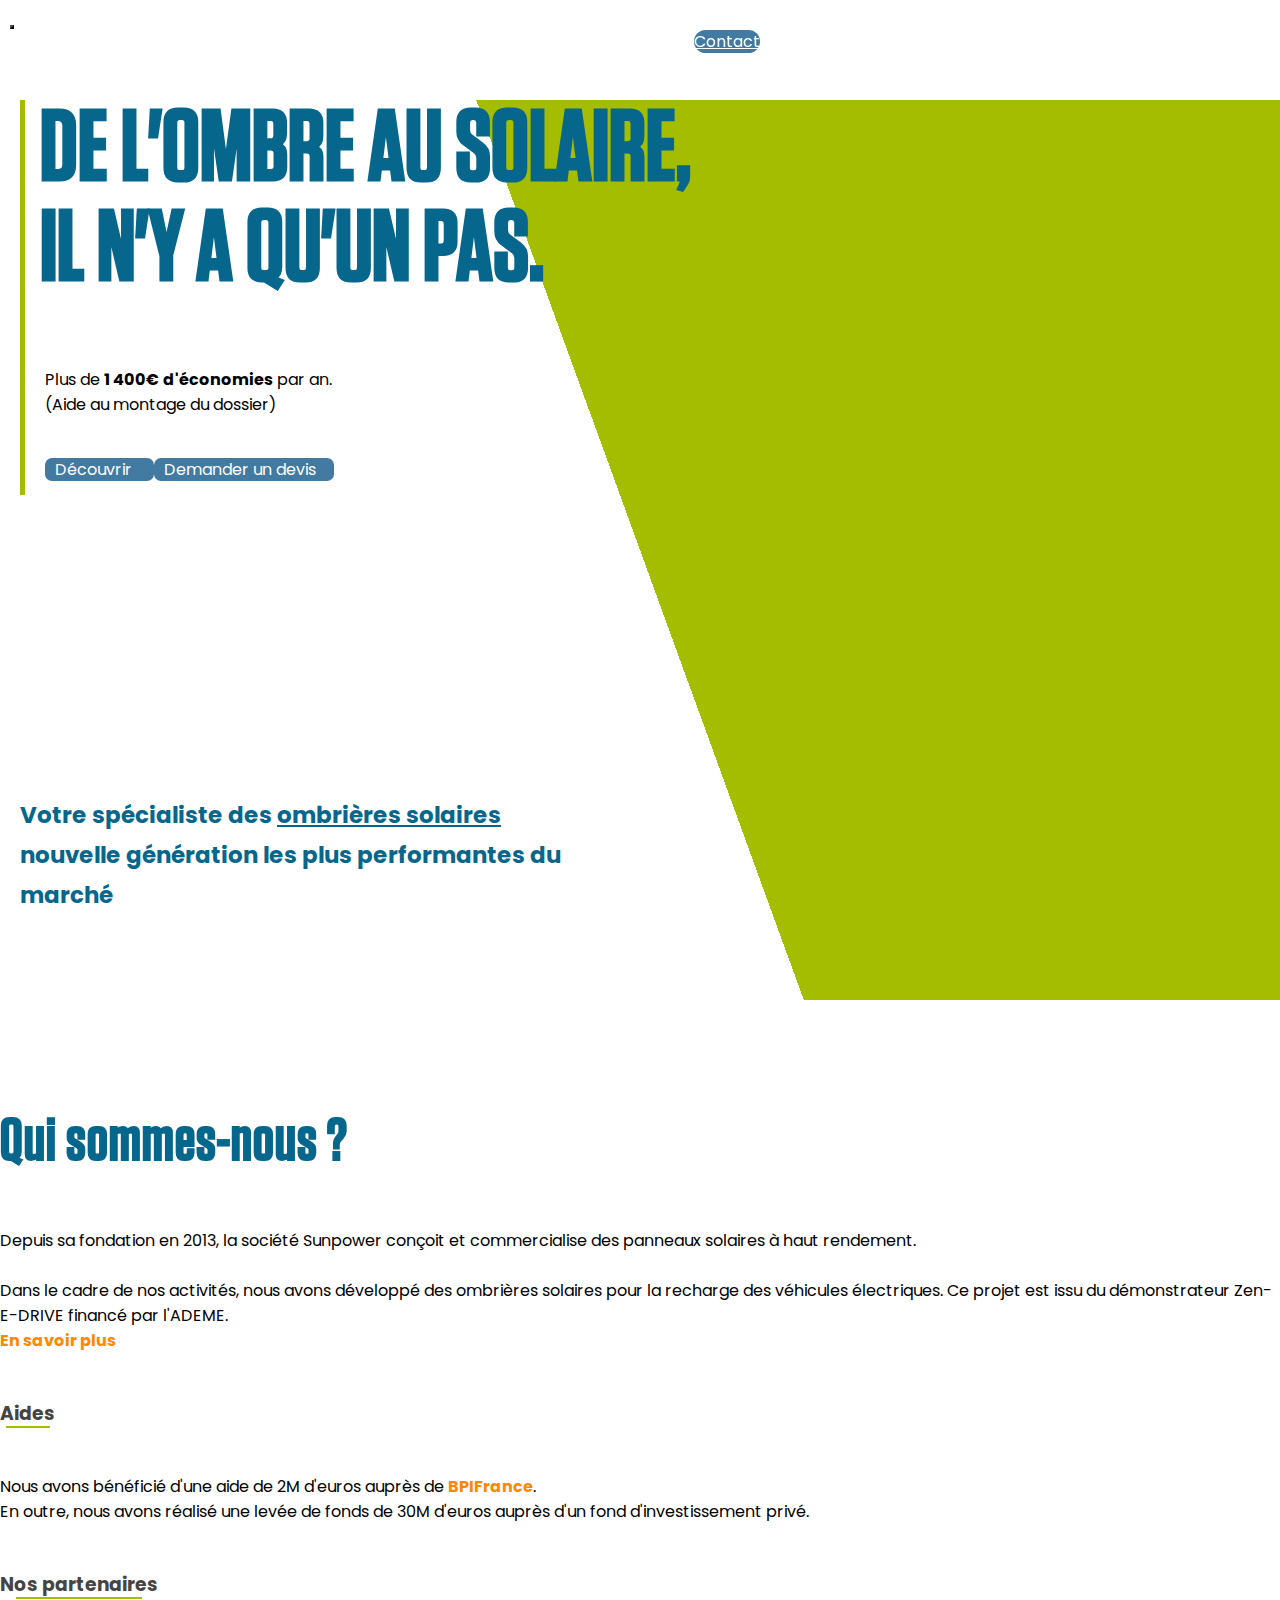
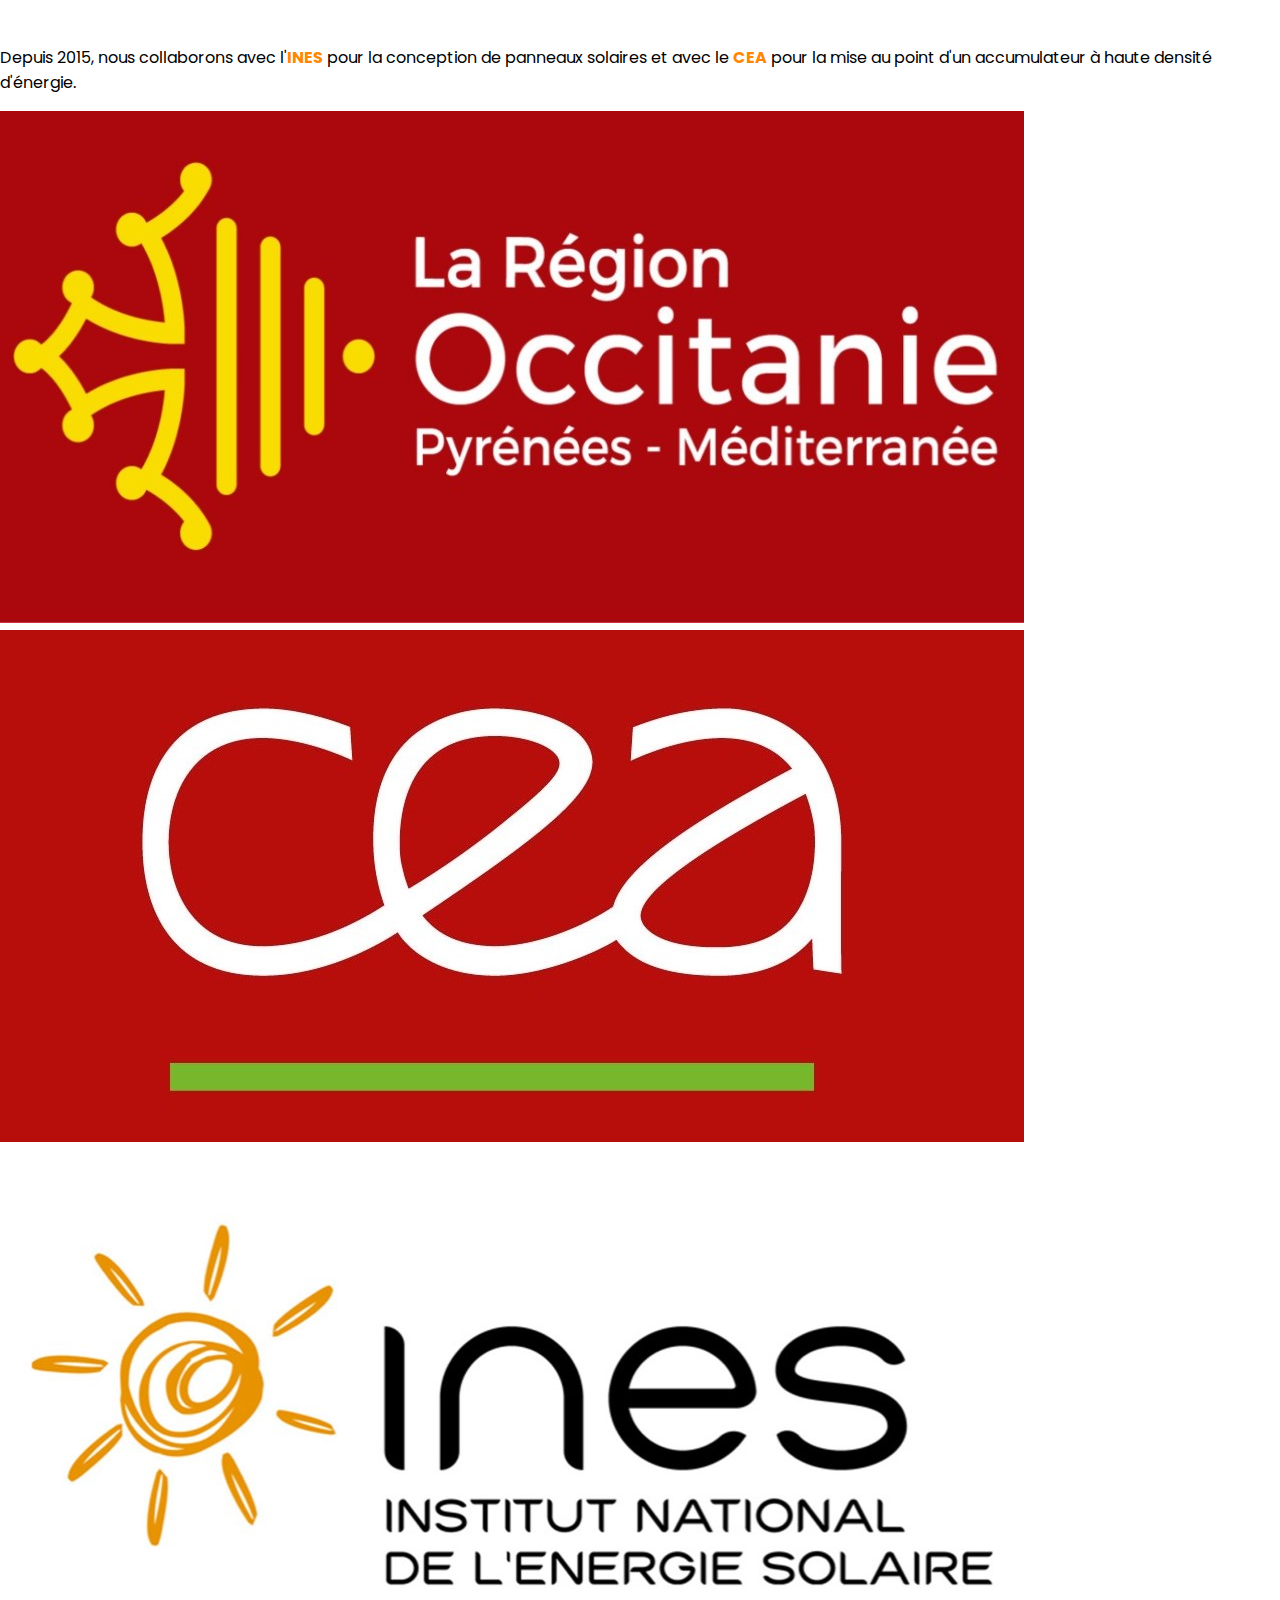
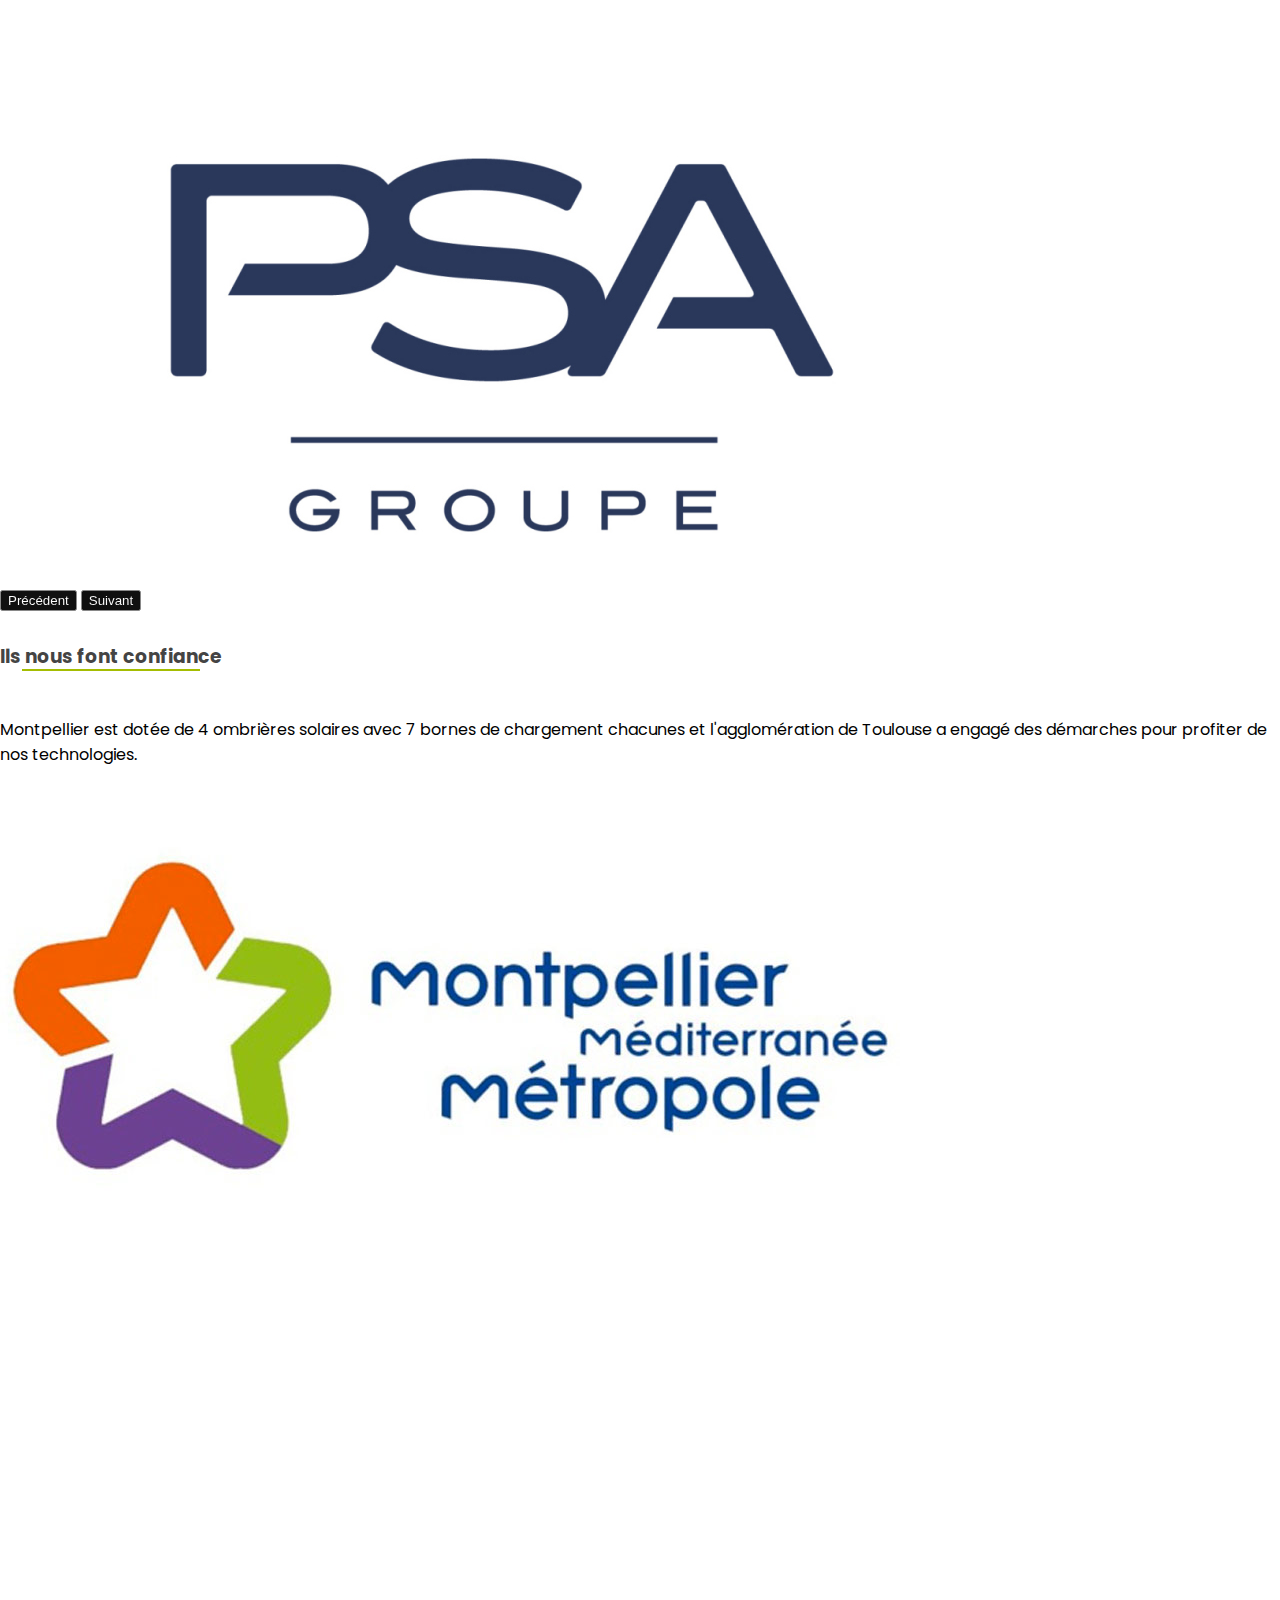
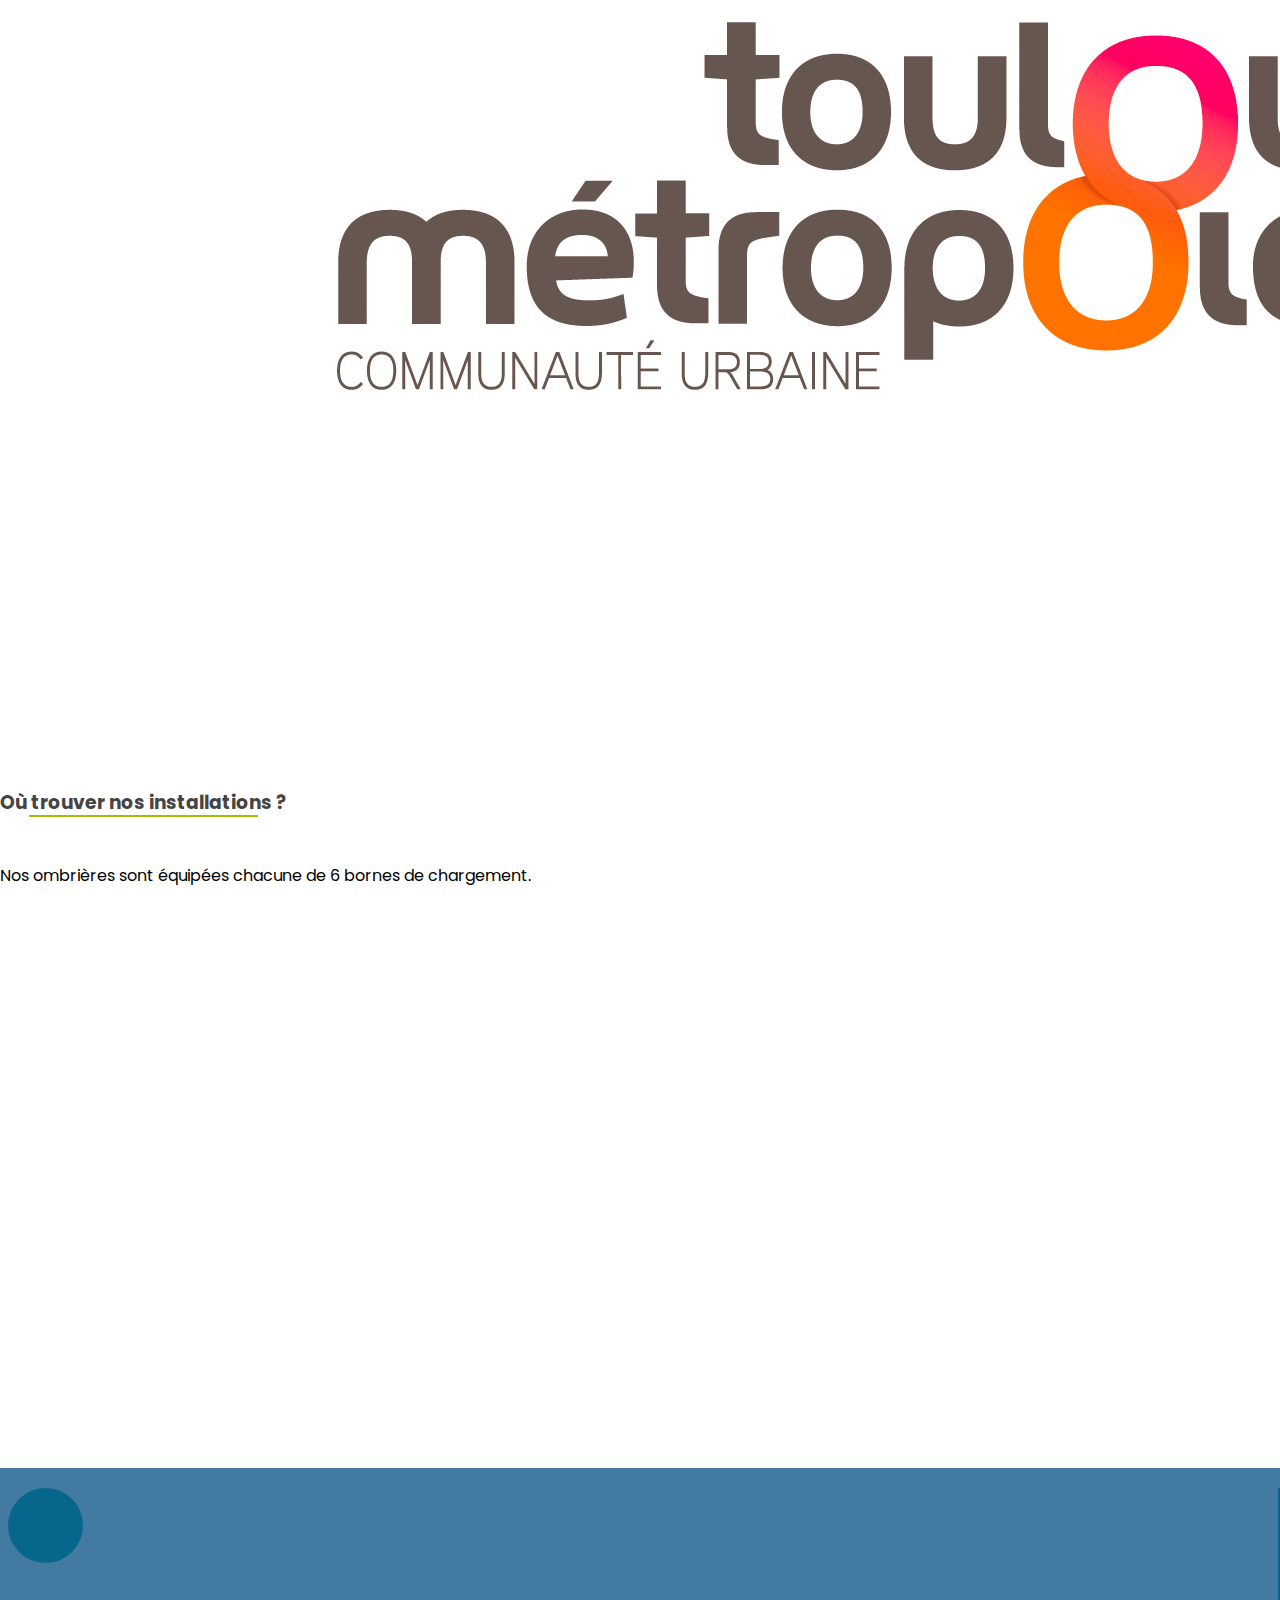
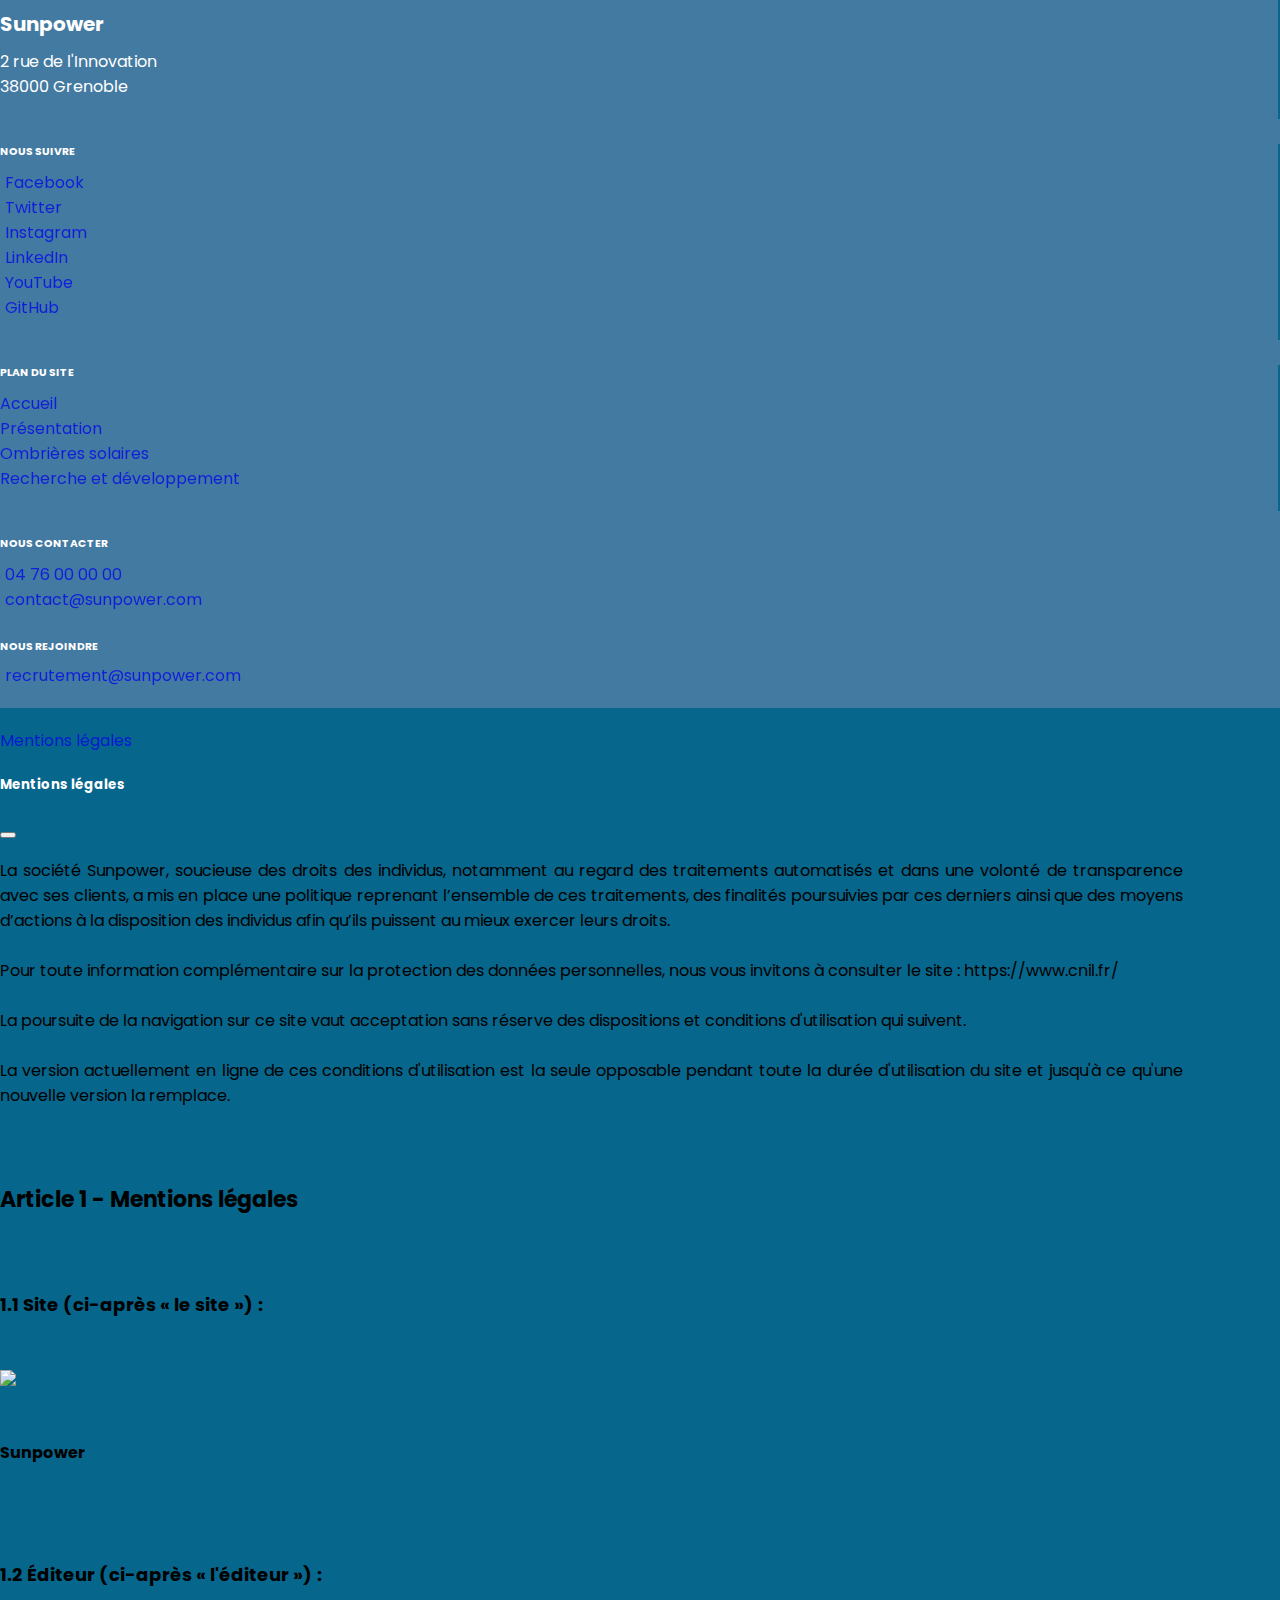
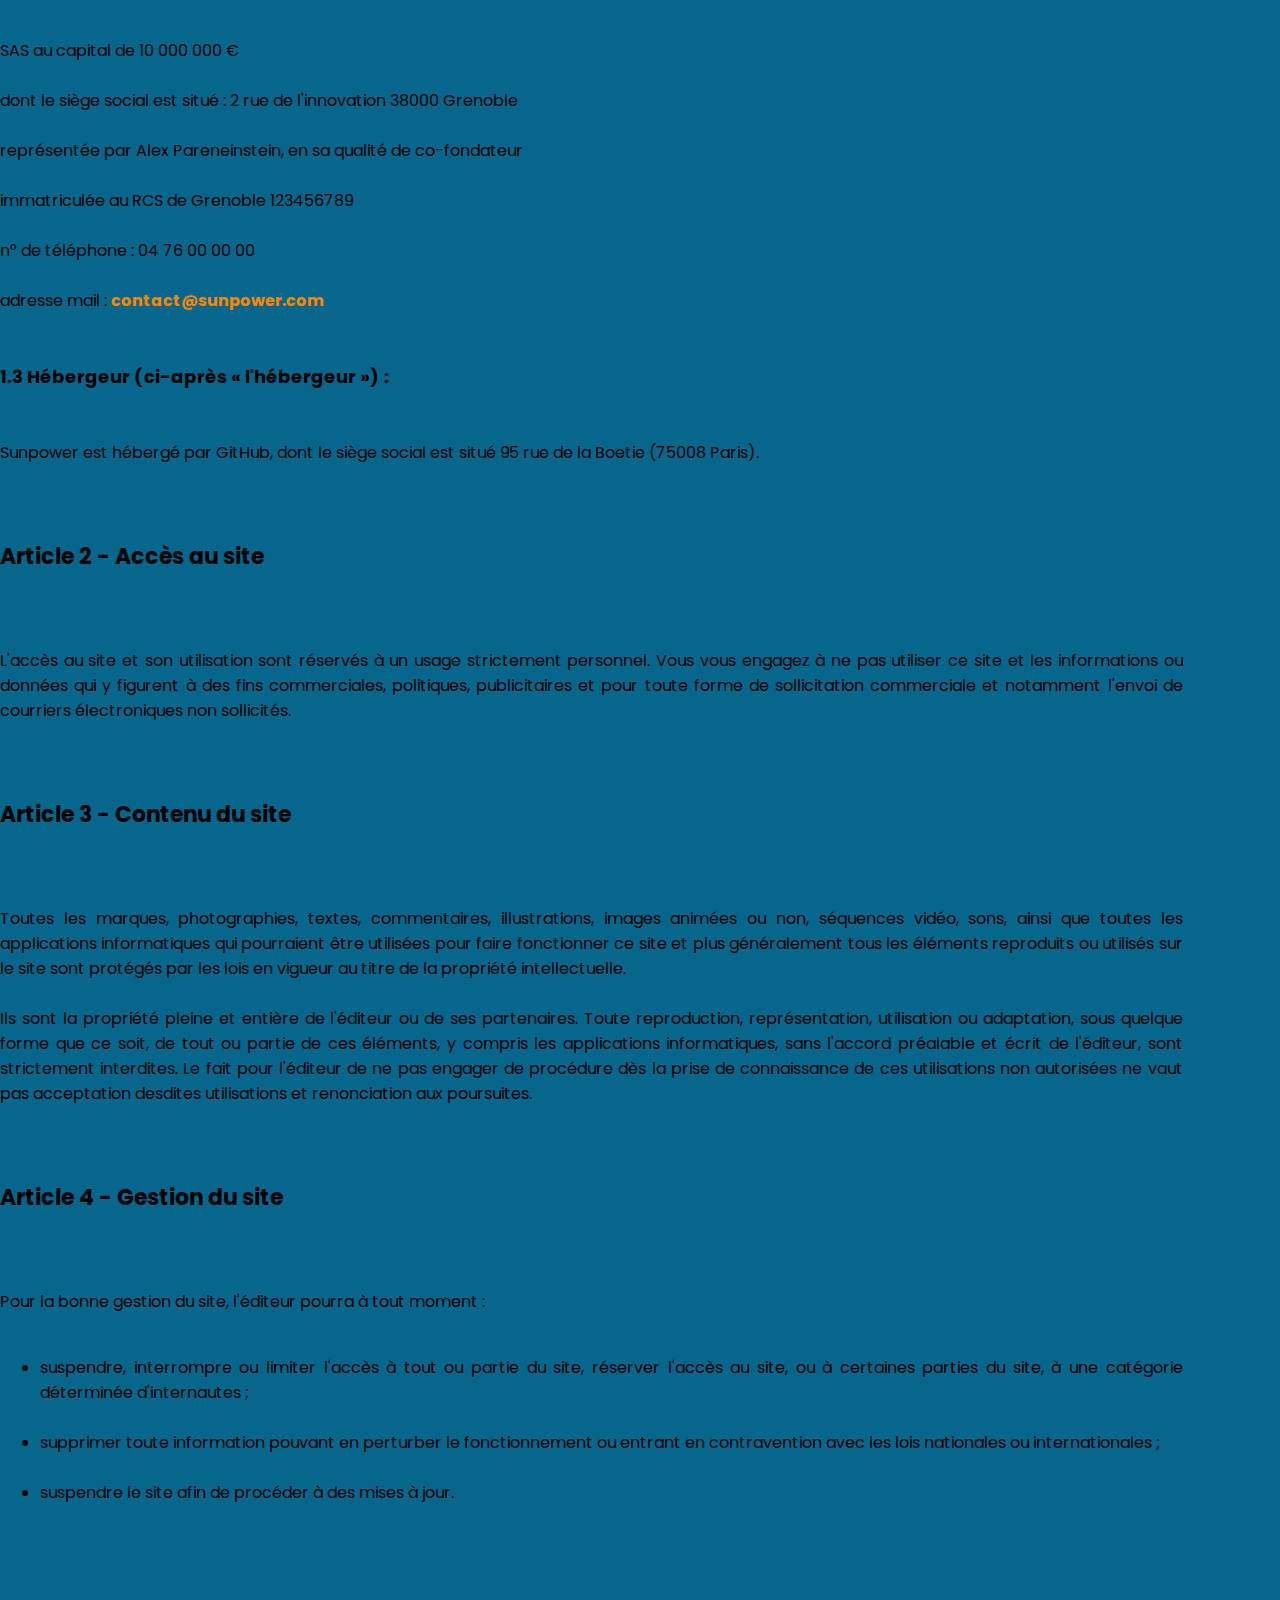
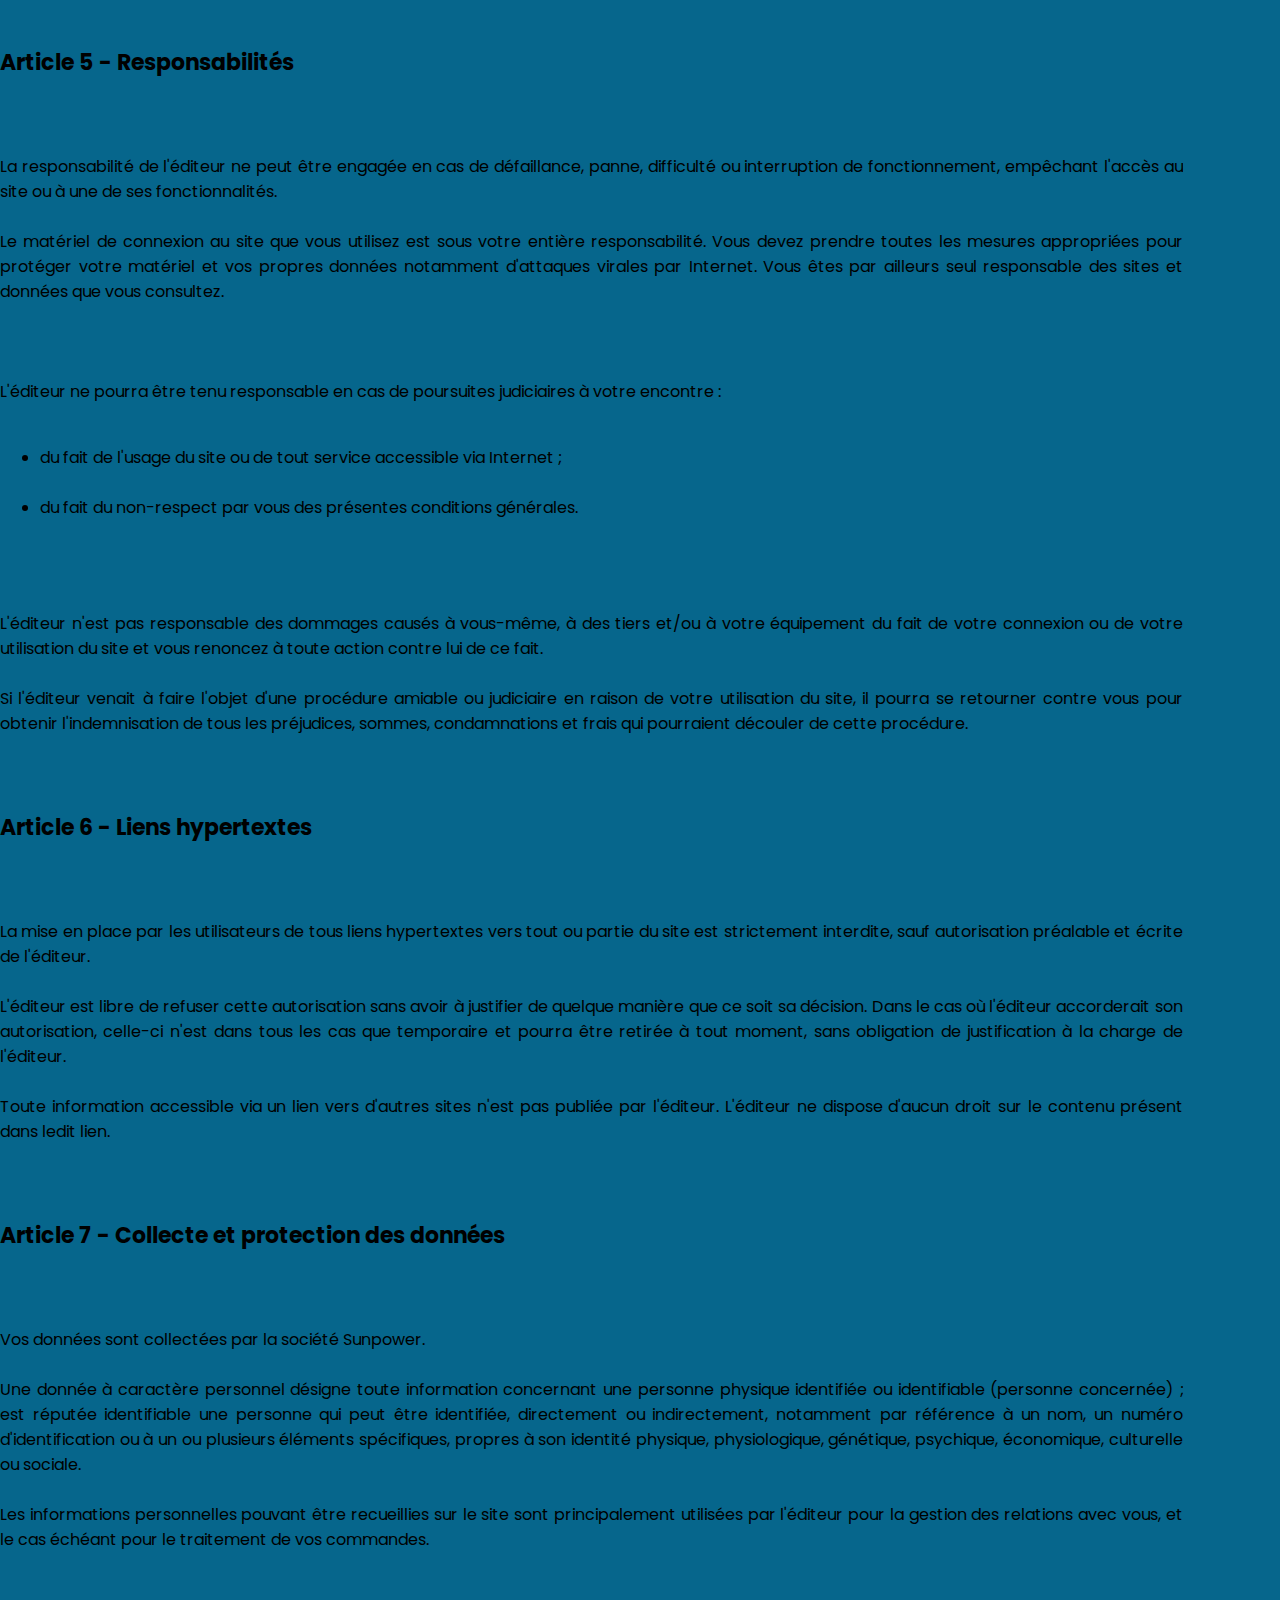
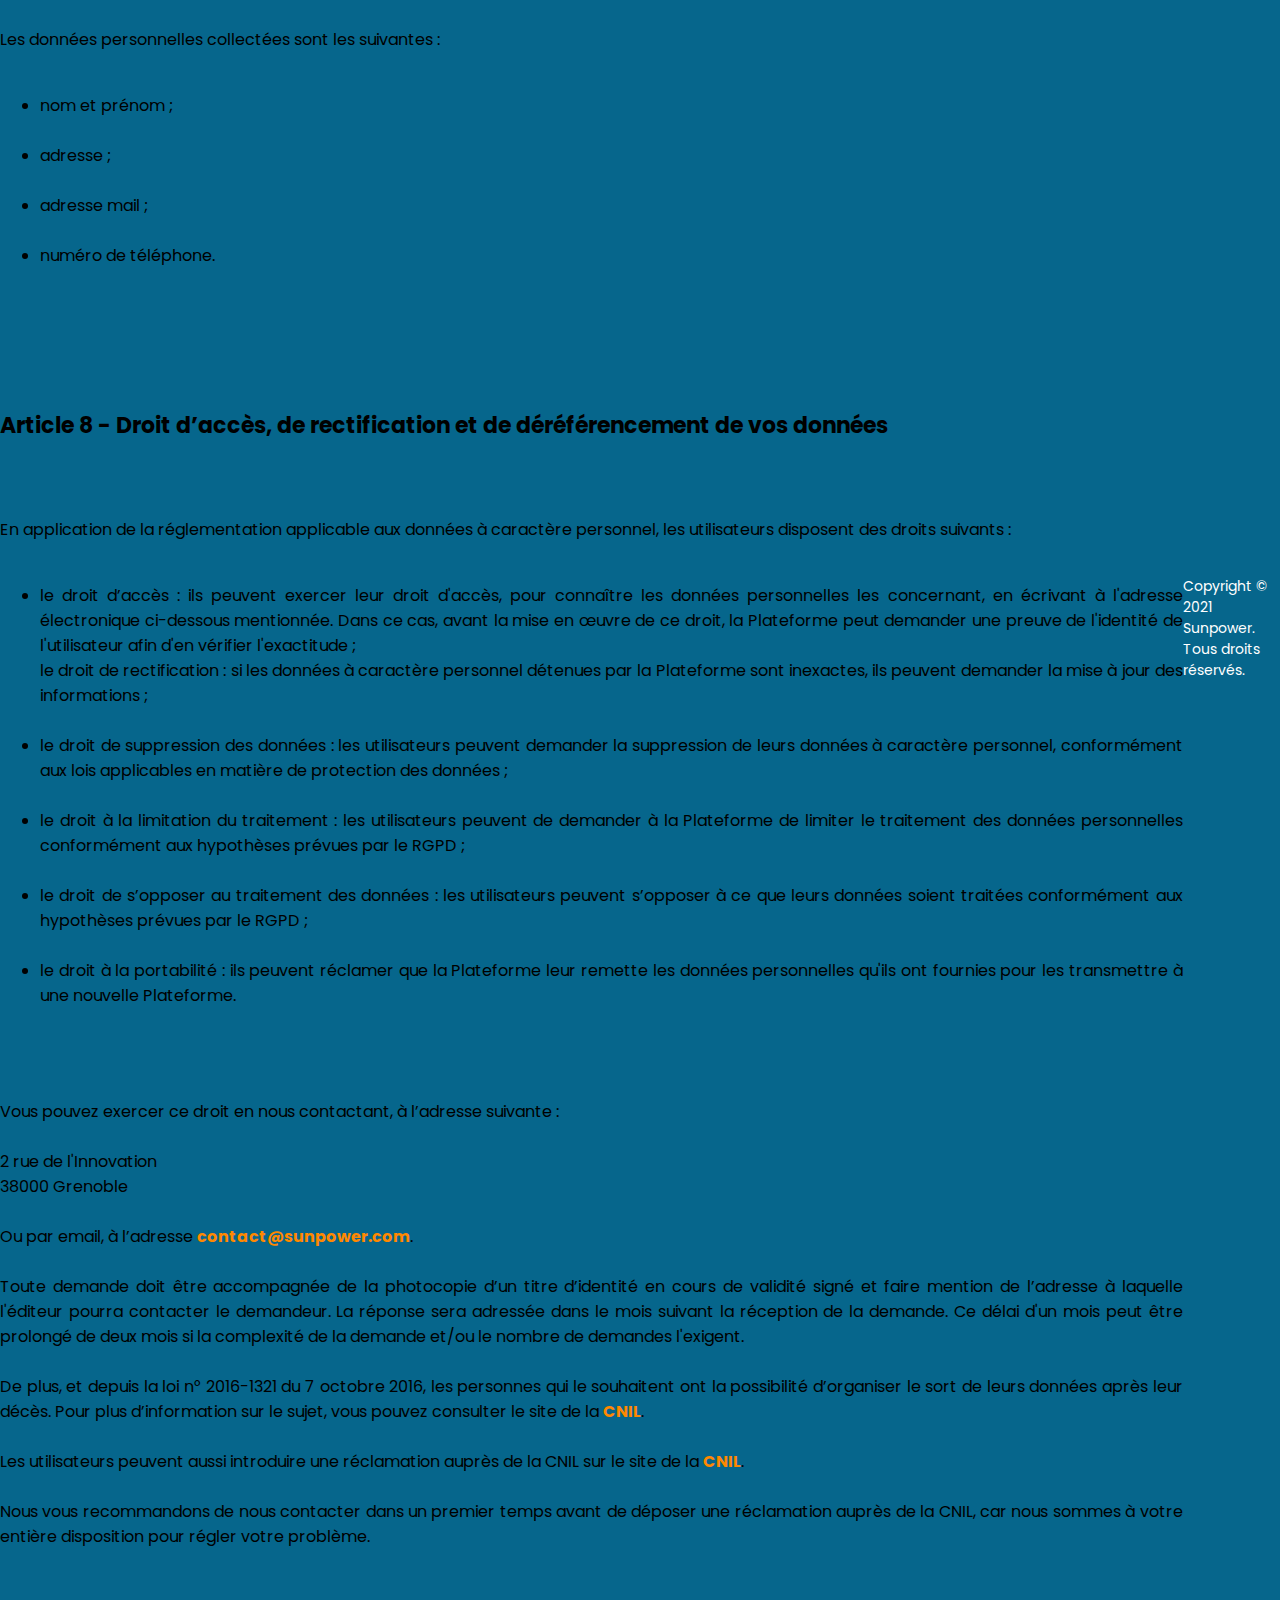
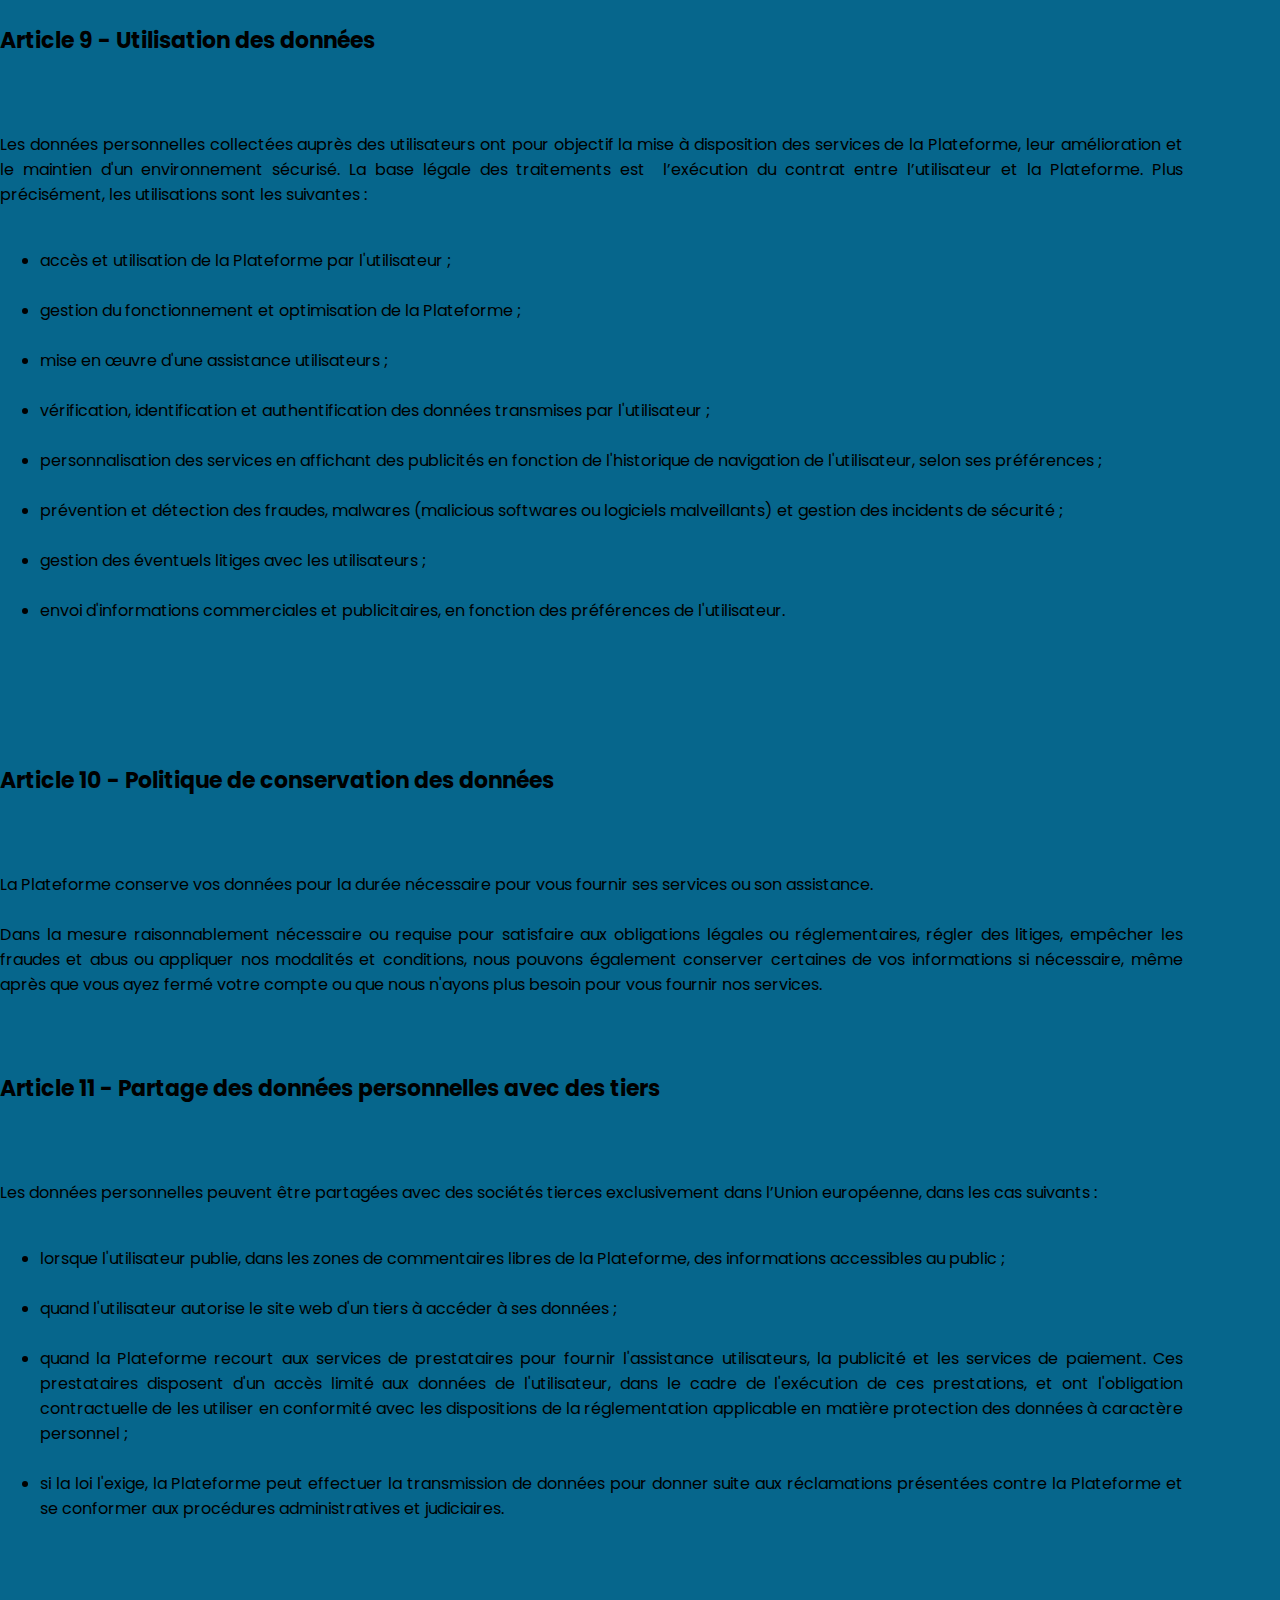
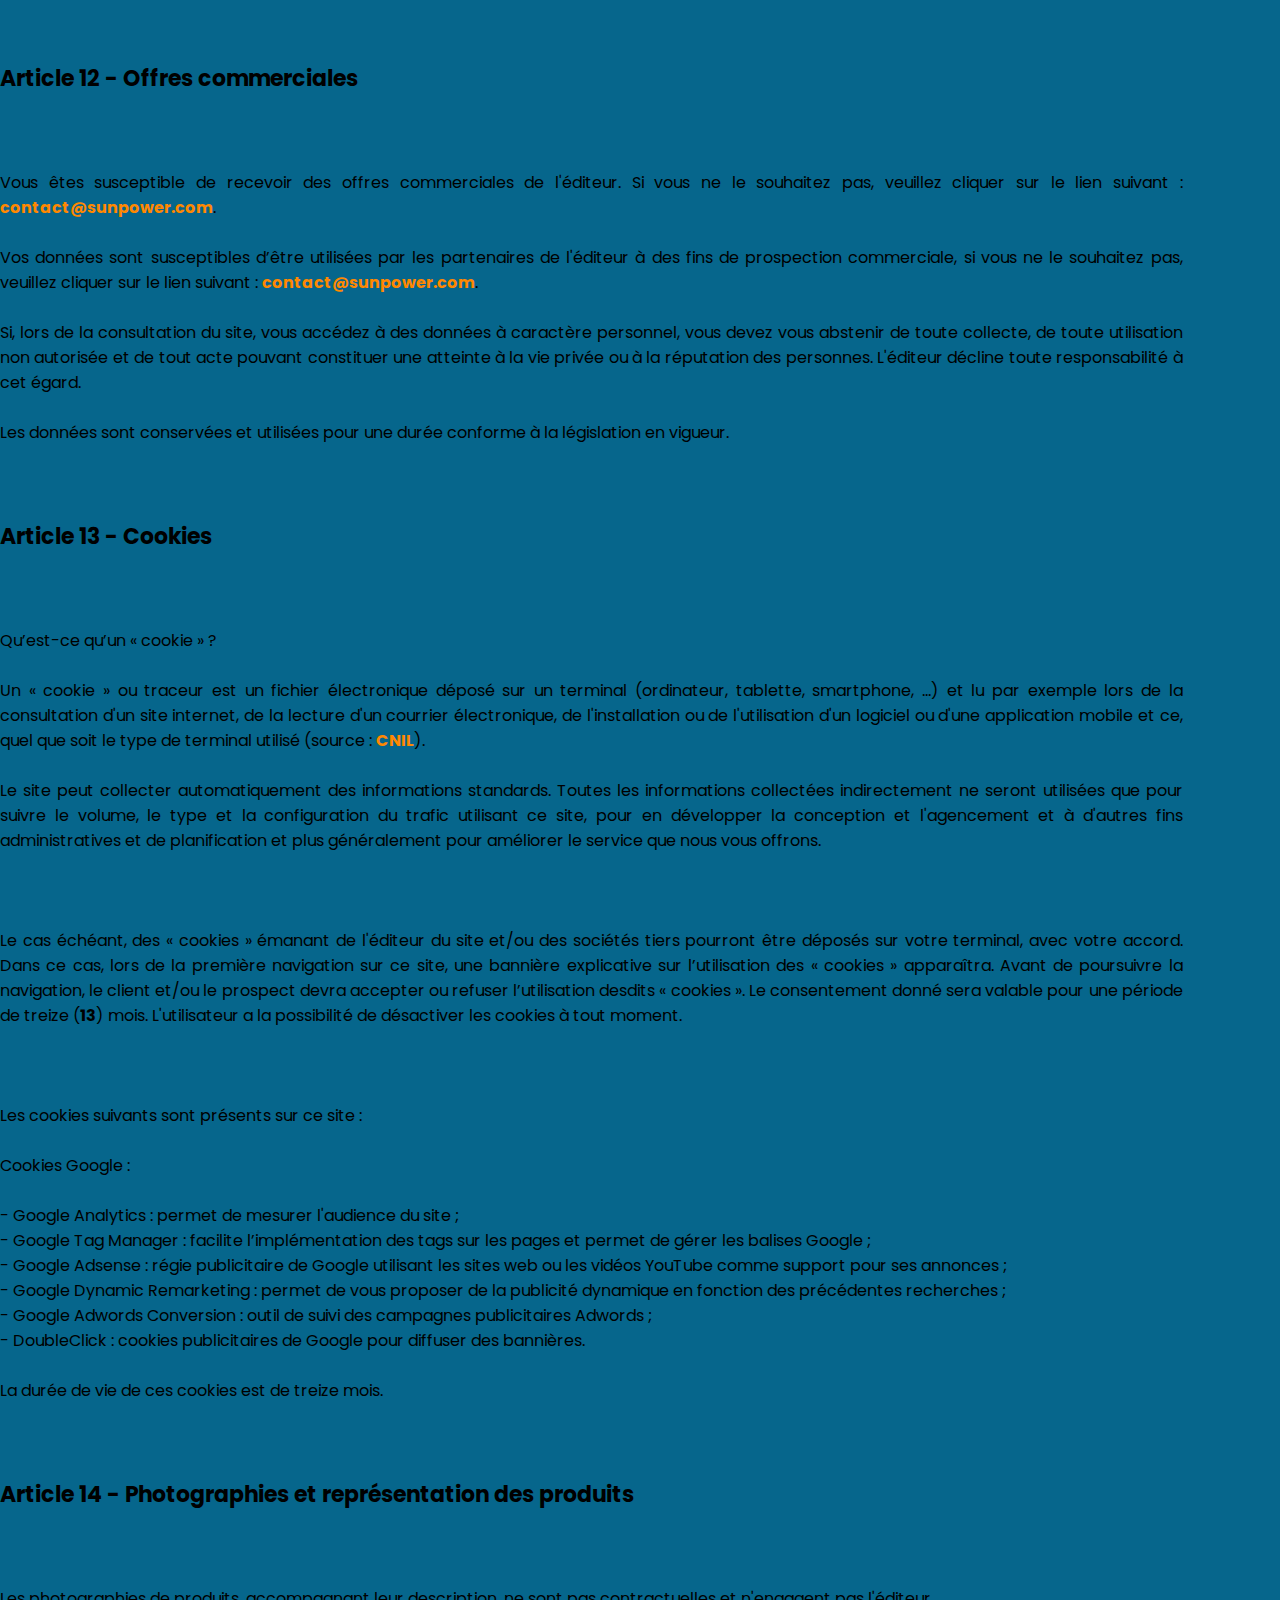
==== index.html @ 29f2834f "Add files via upload" ====
<!--
	Sunpower, solar panel maker located in France
	GitHub repository: https://github.com/matteoo34/Sunpower
	Made by Clothilde Pautis, Thomas Quinton and Mattéo Legagneux
	Copyright (C) 2021
-->

<!DOCTYPE html>

<html prefix="og: http://ogp.me/ns#" lang="fr">

	<head>
		<meta charset="utf-8">
		<meta name="viewport" content="width=device-width, initial-scale=1">
		<meta name="description" content="Sunpower, solar panel maker located in France">
		<meta name="keywords" content="sunpower, sun, power, solar, panel, shade, car">
		<meta name="author" content="Clothilde Pautis, Thomas Quinton, Mattéo Legagneux">
		<meta http-equiv="X-UA-Compatible" content="IE=edge">
		<!-- Open Graph metas -->
		<meta property="og:type" content="website">
		<meta property="og:url" content="https://matteoo34.github.io/Sunpower">
		<meta property="og:site_name" content="Sunpower">
		<meta property="og:title" content="Accueil | Sunpower">
		<meta property="og:description" content="Sunpower, fabricant de panneaux solaires">
		<meta property="og:image" content="https://matteoo34.github.io/Sunpower/assets/images/logo1.jpg">
		<meta name="twitter:card" content="summary_large_image">
		<!-- Bootstrap -->
		<link href="https://cdn.jsdelivr.net/npm/bootstrap@5.1.3/dist/css/bootstrap.min.css" rel="stylesheet" integrity="sha384-1BmE4kWBq78iYhFldvKuhfTAU6auU8tT94WrHftjDbrCEXSU1oBoqyl2QvZ6jIW3" crossorigin="anonymous">
		<script src="https://cdn.jsdelivr.net/npm/bootstrap@5.1.3/dist/js/bootstrap.bundle.min.js" integrity="sha384-ka7Sk0Gln4gmtz2MlQnikT1wXgYsOg+OMhuP+IlRH9sENBO0LRn5q+8nbTov4+1p" crossorigin="anonymous"></script>
		<!-- Leaflet 1.7.1 -->
		<link rel="stylesheet" href="https://unpkg.com/leaflet@1.7.1/dist/leaflet.css" integrity="sha512-xodZBNTC5n17Xt2atTPuE1HxjVMSvLVW9ocqUKLsCC5CXdbqCmblAshOMAS6/keqq/sMZMZ19scR4PsZChSR7A==" crossorigin="">
		<script src="https://unpkg.com/leaflet@1.7.1/dist/leaflet.js" integrity="sha512-XQoYMqMTK8LvdxXYG3nZ448hOEQiglfqkJs1NOQV44cWnUrBc8PkAOcXy20w0vlaXaVUearIOBhiXZ5V3ynxwA==" crossorigin=""></script>
		<!-- Ionicons -->
		<script type="module" src="https://unpkg.com/ionicons@5.5.2/dist/ionicons/ionicons.esm.js"></script>
		<script nomodule src="https://unpkg.com/ionicons@5.5.2/dist/ionicons/ionicons.js"></script>
		<link rel="icon" type="image/x-icon" href="favicon.ico">
		<link rel="apple-touch-icon" type="image/x-icon" href="favicon.ico">
		<link rel="stylesheet" type="text/css" href="assets/css/main.css">
		<link rel="stylesheet" type="text/css" href="assets/css/map.css">
		<title>Accueil | Sunpower</title>
	</head>

	<body>
		<!-- Header -->
		<header class="navbar navbar-expand-lg">
			<!-- Brand name -->
			<a href="index.html" class="navbar-brand">Logo</a>
			<!-- Dropdown menu toggler -->
			<button class="navbar-toggler"
			data-bs-toggle="collapse"
			data-bs-target="#dropdown"
			aria-controls="dropdown"
			aria-expanded="false" 
			aria-label="Ouvrir/fermer le menu">
				<ion-icon name="menu-outline"></ion-icon>
			</button>
			<!-- Navbar -->
			<nav id="dropdown" class="navbar-collapse collapse">
				<a href="index.html#" class="nav-link home">Accueil</a>
				<a href="index.html#presentation-anchor" class="nav-link presentation">Présentation</a>
				<a href="ombrieres.html" class="nav-link">Ombrières solaires</a>
				<a href="rd.html" class="nav-link">Recherche et développement</a>
				<a href="contact.html" class="nav-link contact-link">Contact</a>
			</nav>
		</header>

		<!-- Contact button (small screens) -->
		<a href="contact.html" class="contact-link-rounded">
			<ion-icon name="chatbubbles"></ion-icon>
		</a>

		<!-- Banner -->
		<div class="banner container-fluid d-flex">
			<div class="banner-content">
				<div class="banner-content-bordure">
					<h1 class="banner-title">DE L'OMBRE AU SOLAIRE,<br>IL N'Y A QU'UN PAS.</h1>
					<div class="banner-desc">
						Plus de <b>1 400€ d'économies</b> par an. <br>(Aide au montage du dossier)<br><br>
						<a href="ombrieres.html" class="banner-link fs-5 d-inline-flex align-items-center">
							Découvrir
							<ion-icon name="sunny"></ion-icon>
						</a>
						<a href="contact.html" class="banner-link fs-5 d-inline-flex align-items-center">
							Demander un devis
							<ion-icon name="card-outline"></ion-icon>
						</a>
					
					</div>	
				</div>
				<div class="container logoban">
				</div>
				<p class="logoban1">Votre spécialiste des <u>ombrières solaires</u> <br> nouvelle génération les plus performantes du marché</p>
			</div>
			<div class="banner-image"></div>
		</div>

		<!-- Content -->
		<main class="container text-center">
			<!-- Presentation -->
			<div id="presentation-anchor" class="anchor"></div>
			<div class="presentation-section">

				<h2 class="title">Qui sommes-nous ?</h2>

				<div class="container-fluid">
					<div class="row">
						<div class="col-1 col-md-2"></div>
						<div class="col-10 col-md-8 text-justify">
							<p>
								Depuis sa fondation en 2013, la société Sunpower conçoit et commercialise des panneaux solaires à haut rendement.<br><br>
								Dans le cadre de nos activités, nous avons développé des ombrières solaires pour la recharge des véhicules électriques. Ce projet est issu du démonstrateur Zen-E-DRIVE financé par l'ADEME.<br>
								<a href="https://librairie.ademe.fr/mobilite-et-transport/2579-realisation-d-une-plateforme-de-demonstration-pour-le-developpement-d-un-systeme-integre-vehicule-infrastructures-avec-une-gestion-optimale-de-la-gestion-de-l-energie.html" title="En savoir plus sur le Zen-E-DRIVE" aria-label="En savoir plus sur le Zen-E-DRIVE">En savoir plus</a>
							</p>
						</div>
						<div class="col-1 col-md-2"></div>
					</div>
				</div>

				<h3 class="subtitle">Aides</h3>

				<div class="container-fluid">
					<div class="row">
						<div class="col-1 col-md-2"></div>
						<div class="col-10 col-md-8 text-justify">
							<p>
								Nous avons bénéficié d'une aide de 2M d'euros auprès de <a href="https://www.bpifrance.fr/">BPIFrance</a>.<br>
								En outre, nous avons réalisé une levée de fonds de 30M d'euros auprès d'un fond d'investissement privé.
							</p>
						</div>
						<div class="col-1 col-md-2"></div>
					</div>
				</div>

				<h3 class="subtitle">Nos partenaires</h3>

				<div class="container-fluid">
					<div class="row">
						<div class="col-1 col-md-2"></div>
						<div class="col-10 col-md-8 text-justify">
							<p>
								Depuis 2015, nous collaborons avec l'<a href="https://www.ines-solaire.org/en/">INES</a> pour la conception de panneaux solaires et avec le <a href="https://www.cea.fr/">CEA</a> pour la mise au point d'un accumulateur à haute densité d'énergie.
							</p>
						</div>
					</div>
				</div>

				<!-- Carousel -->
				<div class="container-fluid carousel-container w-50">
					<div id="carouselExampleIndicators" class="carousel slide" data-bs-ride="carousel">
						<!-- Slides -->
						<div class="carousel-inner">
							<div class="carousel-item active" data-bs-interval="3000">
								<img src="assets/images/region.jpg" class="d-block w-100" alt="Carousel slide 1">
							</div>
							<div class="carousel-item" data-bs-interval="3000">
								<img src="assets/images/cea.jpg" class="d-block w-100" alt="Carousel slide 2 w-100">
							</div>
							<div class="carousel-item" data-bs-interval="3000">
								<img src="assets/images/ines.jpg" class="d-block w-100" alt="Carousel slide 3">
							</div>
							<div class="carousel-item" data-bs-interval="3000">
								<img src="assets/images/psa.jpg" class="d-block w-100" alt="Carousel slide 4">
							</div>
						</div>
						<!-- Prev button -->
						<button class="carousel-control-prev" type="button" data-bs-target="#carouselExampleIndicators" data-bs-slide="prev">
							<span class="carousel-control-prev-icon" aria-hidden="true"></span>
							<span class="visually-hidden">Précédent</span>
						</button>
						<!-- Next button -->
						<button class="carousel-control-next" type="button" data-bs-target="#carouselExampleIndicators" data-bs-slide="next">
							<span class="carousel-control-next-icon" aria-hidden="true"></span>
							<span class="visually-hidden">Suivant</span>
						</button>
					</div>
				</div>

				<h3 class="subtitle">Ils nous font confiance</h3>

				<div class="container-fluid">
					<div class="row">
						<div class="col-1 col-md-2"></div>
						<div class="col-10 col-md-8 text-justify">
							<p>
								Montpellier est dotée de 4 ombrières solaires avec 7 bornes de chargement chacunes et l'agglomération de Toulouse a engagé des démarches pour profiter de nos technologies.
							</p>
						</div>
						<div class="col-1 col-md-2"></div>
					</div>
				</div>

				<div class="container-fluid">
					<div class="row">
						<div class="col-1 col-md-2"></div>
						<div class="col-5 col-md-4 d-flex">
							<img src="assets/images/montpellier.jpg" alt="Logo de l'agglomération de Montpellier" class="w-100">
						</div>
						<div class="col-5 col-md-4 d-flex">
							<img src="assets/images/toulouse.jpg" alt="Logo de l'agglomération de Toulouse" class="w-100">
						</div>
						<div class="col-1 col-md-2"></div>
					</div>
				</div>
				
				<!-- Map -->
				<div class="map-section">
					<h3 class="subtitle">Où trouver nos installations ?</h3>
					<p>Nos ombrières sont équipées chacune de 6 bornes de chargement.</p>
				</div>
			</div>
		</main>
		<div id="map"></div>
		
		<!-- Footer -->
		<footer class="container-fluid">
			<div class="footer-container row">
				<div class="col col-12 col-sm-6 col-xl-3 d-flex">
					<div class="footer-logo"></div>
					<div class="col-content">
						<h6 class="footer-subtitle subtitle-brand">Sunpower</h6>
						2 rue de l'Innovation<br>
						38000 Grenoble
					</div>
				</div>
				<div class="col col-12 col-sm-6 col-xl-3">
					<h6 class="footer-subtitle">NOUS SUIVRE</h6>
					<a href="#" class="footer-link link-light d-flex align-items-center">
						<ion-icon name="logo-facebook"></ion-icon>
						Facebook
					</a>
					<a href="#" class="footer-link link-light d-flex align-items-center">
						<ion-icon name="logo-twitter"></ion-icon>
						Twitter
					</a>
					<a href="#" class="footer-link link-light d-flex align-items-center">
						<ion-icon name="logo-instagram"></ion-icon>
						Instagram
					</a>
					<a href="#" class="footer-link link-light d-flex align-items-center">
						<ion-icon name="logo-linkedin"></ion-icon>
						LinkedIn
					</a>
					<a href="#" class="footer-link link-light d-flex align-items-center">
						<ion-icon name="logo-youtube"></ion-icon>
						YouTube
					</a>
					<a href="https://github.com/matteoo34/Sunpower" class="footer-link link-light d-flex align-items-center">
						<ion-icon name="logo-github"></ion-icon>
						GitHub
					</a>
				</div>
				<div class="col col-12 col-sm-6 col-xl-3">
					<h6 class="footer-subtitle">PLAN DU SITE</h6>
					<a href="index.html#" class="footer-link link-light">Accueil</a>
					<a href="index.html#presentation-anchor" class="footer-link link-light">Présentation</a>
					<a href="ombrieres.html" class="footer-link link-light">Ombrières solaires</a>
					<a href="rd.html" class="footer-link link-light">Recherche et développement</a>
				</div>
				<div class="col col-12 col-sm-6 col-xl-3">
					<h6 class="footer-subtitle">NOUS CONTACTER</h6>
					<a href="#" class="footer-link link-light d-flex align-items-center">
						<ion-icon name="call"></ion-icon>
						04 76 00 00 00
					</a>
					<a href="#" class="footer-link link-light d-flex align-items-center">
						<ion-icon name="mail"></ion-icon>
						contact@sunpower.com
					</a>
					<h6 class="footer-subtitle subtitle-join-us">NOUS REJOINDRE</h6>
					<a href="#" class="footer-link link-light d-flex align-items-center">
						<ion-icon name="mail"></ion-icon>
						recrutement@sunpower.com
					</a>
				</div>
			</div>
			<div class="copyright-container row">
				<div class="legal-notices col-12 col-md-6 text-center">
					<a href="#" class="footer-link link-light" data-bs-toggle="modal" data-bs-target="#mentions">Mentions légales</a>

					<!-- modal mention -->
					<div class="modal fade" id="mentions" tabindex="-1"
					aria-labelledby="mentionLabel"
					aria-hidden="true">
						<div class="modal-dialog modal-lg">
							<div class="modal-content">
								<div class="modal-header">
									<h5 class="modal-title link-dark fs-3 fw-bold" id="exampleModalLabel">Mentions légales</h5>
									<button type="button" class="btn-close" data-bs-dismiss="modal" aria-label="close"></button>
								</div>
								<div class="modal-body">
									<pre style="color: #000;">La société Sunpower, soucieuse des droits des individus, notamment au regard des traitements automatisés et dans une volonté de transparence avec ses clients, a mis en place une politique reprenant l’ensemble de ces traitements, des finalités poursuivies par ces derniers ainsi que des moyens d’actions à la disposition des individus afin qu’ils puissent au mieux exercer leurs droits.

Pour toute information complémentaire sur la protection des données personnelles, nous vous invitons à consulter le site : https://www.cnil.fr/

La poursuite de la navigation sur ce site vaut acceptation sans réserve des dispositions et conditions d'utilisation qui suivent.

La version actuellement en ligne de ces conditions d'utilisation est la seule opposable pendant toute la durée d'utilisation du site et jusqu'à ce qu'une nouvelle version la remplace.



<span class="articleMentions">Article 1 - Mentions légales</span class="articleMentions">



<span class="sousTitreMentions">1.1 Site (ci-après « le site ») :</span class="sousTitreMentions">


<img src="favicon.ico" class="mentions-logo"><br>
<h4>Sunpower</h4>


<span class="sousTitreMentions">1.2 Éditeur (ci-après « l'éditeur ») :</span class="sousTitreMentions">


SAS au capital de 10 000 000 €

dont le siège social est situé : 2 rue de l'innovation 38000 Grenoble 

représentée par Alex Pareneinstein, en sa qualité de co-fondateur

immatriculée au RCS de Grenoble 123456789

n° de téléphone : 04 76 00 00 00

adresse mail : <a href="#">contact@sunpower.com</a>


<span class="sousTitreMentions">1.3 Hébergeur (ci-après « l'hébergeur ») :</span class="sousTitreMentions">


Sunpower est hébergé par GitHub, dont le siège social est situé 95 rue de la Boetie (75008 Paris).



<span class="articleMentions">Article 2 - Accès au site</span class="articleMentions">



L'accès au site et son utilisation sont réservés à un usage strictement personnel. Vous vous engagez à ne pas utiliser ce site et les informations ou données qui y figurent à des fins commerciales, politiques, publicitaires et pour toute forme de sollicitation commerciale et notamment l'envoi de courriers électroniques non sollicités.



<span class="articleMentions">Article 3 - Contenu du site</span class="articleMentions">



Toutes les marques, photographies, textes, commentaires, illustrations, images animées ou non, séquences vidéo, sons, ainsi que toutes les applications informatiques qui pourraient être utilisées pour faire fonctionner ce site et plus généralement tous les éléments reproduits ou utilisés sur le site sont protégés par les lois en vigueur au titre de la propriété intellectuelle.

Ils sont la propriété pleine et entière de l'éditeur ou de ses partenaires. Toute reproduction, représentation, utilisation ou adaptation, sous quelque forme que ce soit, de tout ou partie de ces éléments, y compris les applications informatiques, sans l'accord préalable et écrit de l'éditeur, sont strictement interdites. Le fait pour l'éditeur de ne pas engager de procédure dès la prise de connaissance de ces utilisations non autorisées ne vaut pas acceptation desdites utilisations et renonciation aux poursuites.



<span class="articleMentions">Article 4 - Gestion du site</span class="articleMentions">



Pour la bonne gestion du site, l'éditeur pourra à tout moment :<ul>
<li>suspendre, interrompre ou limiter l'accès à tout ou partie du site, réserver l'accès au site, ou à certaines parties du site, à une catégorie déterminée d'internautes ;</li>
<li>supprimer toute information pouvant en perturber le fonctionnement ou entrant en contravention avec les lois nationales ou internationales ;</li>
<li>suspendre le site afin de procéder à des mises à jour.</li>
</ul>



<span class="articleMentions">Article 5 - Responsabilités</span class="articleMentions">



La responsabilité de l'éditeur ne peut être engagée en cas de défaillance, panne, difficulté ou interruption de fonctionnement, empêchant l'accès au site ou à une de ses fonctionnalités.

Le matériel de connexion au site que vous utilisez est sous votre entière responsabilité. Vous devez prendre toutes les mesures appropriées pour protéger votre matériel et vos propres données notamment d'attaques virales par Internet. Vous êtes par ailleurs seul responsable des sites et données que vous consultez.



L'éditeur ne pourra être tenu responsable en cas de poursuites judiciaires à votre encontre :<ul>
<li>du fait de l'usage du site ou de tout service accessible via Internet ;</li>
<li>du fait du non-respect par vous des présentes conditions générales.</li>
</ul>

L'éditeur n'est pas responsable des dommages causés à vous-même, à des tiers et/ou à votre équipement du fait de votre connexion ou de votre utilisation du site et vous renoncez à toute action contre lui de ce fait.

Si l'éditeur venait à faire l'objet d'une procédure amiable ou judiciaire en raison de votre utilisation du site, il pourra se retourner contre vous pour obtenir l'indemnisation de tous les préjudices, sommes, condamnations et frais qui pourraient découler de cette procédure.



<span class="articleMentions">Article 6 - Liens hypertextes</span class="articleMentions">



La mise en place par les utilisateurs de tous liens hypertextes vers tout ou partie du site est strictement interdite, sauf autorisation préalable et écrite de l'éditeur.

L'éditeur est libre de refuser cette autorisation sans avoir à justifier de quelque manière que ce soit sa décision. Dans le cas où l'éditeur accorderait son autorisation, celle-ci n'est dans tous les cas que temporaire et pourra être retirée à tout moment, sans obligation de justification à la charge de l'éditeur.

Toute information accessible via un lien vers d'autres sites n'est pas publiée par l'éditeur. L'éditeur ne dispose d'aucun droit sur le contenu présent dans ledit lien.



<span class="articleMentions">Article 7 - Collecte et protection des données</span class="articleMentions">



Vos données sont collectées par la société Sunpower.

Une donnée à caractère personnel désigne toute information concernant une personne physique identifiée ou identifiable (personne concernée) ; est réputée identifiable une personne qui peut être identifiée, directement ou indirectement, notamment par référence à un nom, un numéro d'identification ou à un ou plusieurs éléments spécifiques, propres à son identité physique, physiologique, génétique, psychique, économique, culturelle ou sociale.

Les informations personnelles pouvant être recueillies sur le site sont principalement utilisées par l'éditeur pour la gestion des relations avec vous, et le cas échéant pour le traitement de vos commandes.



Les données personnelles collectées sont les suivantes :<ul>
<li>nom et prénom ;</li>
<li>adresse ;</li>
<li>adresse mail ;</li>
<li>numéro de téléphone.</li>
</ul>



<span class="articleMentions">Article 8 - Droit d’accès, de rectification et de déréférencement de vos données</span class="articleMentions">



En application de la réglementation applicable aux données à caractère personnel, les utilisateurs disposent des droits suivants :<ul>
<li>le droit d’accès : ils peuvent exercer leur droit d'accès, pour connaître les données personnelles les concernant, en écrivant à l'adresse électronique ci-dessous mentionnée. Dans ce cas, avant la mise en œuvre de ce droit, la Plateforme peut demander une preuve de l'identité de l'utilisateur afin d'en vérifier l'exactitude ;
le droit de rectification : si les données à caractère personnel détenues par la Plateforme sont inexactes, ils peuvent demander la mise à jour des informations ;</li>
<li>le droit de suppression des données : les utilisateurs peuvent demander la suppression de leurs données à caractère personnel, conformément aux lois applicables en matière de protection des données ;</li>
<li>le droit à la limitation du traitement : les utilisateurs peuvent de demander à la Plateforme de limiter le traitement des données personnelles conformément aux hypothèses prévues par le RGPD ;</li>
<li>le droit de s’opposer au traitement des données : les utilisateurs peuvent s’opposer à ce que leurs données soient traitées conformément aux hypothèses prévues par le RGPD ;</li>
<li>le droit à la portabilité : ils peuvent réclamer que la Plateforme leur remette les données personnelles qu'ils ont fournies pour les transmettre à une nouvelle Plateforme.</li>
</ul>

Vous pouvez exercer ce droit en nous contactant, à l’adresse suivante :

2 rue de l'Innovation
38000 Grenoble

Ou par email, à l’adresse <a href="#">contact@sunpower.com</a>.

Toute demande doit être accompagnée de la photocopie d’un titre d’identité en cours de validité signé et faire mention de l’adresse à laquelle l'éditeur pourra contacter le demandeur. La réponse sera adressée dans le mois suivant la réception de la demande. Ce délai d'un mois peut être prolongé de deux mois si la complexité de la demande et/ou le nombre de demandes l'exigent.

De plus, et depuis la loi n° 2016-1321 du 7 octobre 2016, les personnes qui le souhaitent ont la possibilité d’organiser le sort de leurs données après leur décès. Pour plus d’information sur le sujet, vous pouvez consulter le site de la <a href="https://www.cnil.fr">CNIL</a>.

Les utilisateurs peuvent aussi introduire une réclamation auprès de la CNIL sur le site de la <a href="https://www.cnil.fr">CNIL</a>.

Nous vous recommandons de nous contacter dans un premier temps avant de déposer une réclamation auprès de la CNIL, car nous sommes à votre entière disposition pour régler votre problème.



<span class="articleMentions">Article 9 - Utilisation des données</span class="articleMentions">



Les données personnelles collectées auprès des utilisateurs ont pour objectif la mise à disposition des services de la Plateforme, leur amélioration et le maintien d'un environnement sécurisé. La base légale des traitements est  l’exécution du contrat entre l’utilisateur et la Plateforme. Plus précisément, les utilisations sont les suivantes :<ul>
<li>accès et utilisation de la Plateforme par l'utilisateur ;</li>
<li>gestion du fonctionnement et optimisation de la Plateforme ;</li>
<li>mise en œuvre d'une assistance utilisateurs ;</li>
<li>vérification, identification et authentification des données transmises par l'utilisateur ;</li>
<li>personnalisation des services en affichant des publicités en fonction de l'historique de navigation de l'utilisateur, selon ses préférences ;</li>
<li>prévention et détection des fraudes, malwares (malicious softwares ou logiciels malveillants) et gestion des incidents de sécurité ;</li>
<li>gestion des éventuels litiges avec les utilisateurs ;</li>
<li>envoi d'informations commerciales et publicitaires, en fonction des préférences de l'utilisateur.</li>
</ul>



<span class="articleMentions">Article 10 - Politique de conservation des données</span class="articleMentions">



La Plateforme conserve vos données pour la durée nécessaire pour vous fournir ses services ou son assistance.

Dans la mesure raisonnablement nécessaire ou requise pour satisfaire aux obligations légales ou réglementaires, régler des litiges, empêcher les fraudes et abus ou appliquer nos modalités et conditions, nous pouvons également conserver certaines de vos informations si nécessaire, même après que vous ayez fermé votre compte ou que nous n'ayons plus besoin pour vous fournir nos services.



<span class="articleMentions">Article 11 - Partage des données personnelles avec des tiers</span class="articleMentions">



Les données personnelles peuvent être partagées avec des sociétés tierces exclusivement dans l’Union européenne, dans les cas suivants :<ul>
<li>lorsque l'utilisateur publie, dans les zones de commentaires libres de la Plateforme, des informations accessibles au public ;</li>
<li>quand l'utilisateur autorise le site web d'un tiers à accéder à ses données ;</li>
<li>quand la Plateforme recourt aux services de prestataires pour fournir l'assistance utilisateurs, la publicité et les services de paiement. Ces prestataires disposent d'un accès limité aux données de l'utilisateur, dans le cadre de l'exécution de ces prestations, et ont l'obligation contractuelle de les utiliser en conformité avec les dispositions de la réglementation applicable en matière protection des données à caractère personnel ;</li>
<li>si la loi l'exige, la Plateforme peut effectuer la transmission de données pour donner suite aux réclamations présentées contre la Plateforme et se conformer aux procédures administratives et judiciaires.</li>
</ul>



<span class="articleMentions">Article 12 - Offres commerciales</span class="articleMentions">



Vous êtes susceptible de recevoir des offres commerciales de l'éditeur. Si vous ne le souhaitez pas, veuillez cliquer sur le lien suivant : <a href="#">contact@sunpower.com</a>.

Vos données sont susceptibles d’être utilisées par les partenaires de l'éditeur à des fins de prospection commerciale, si vous ne le souhaitez pas, veuillez cliquer sur le lien suivant : <a href="#">contact@sunpower.com</a>.

Si, lors de la consultation du site, vous accédez à des données à caractère personnel, vous devez vous abstenir de toute collecte, de toute utilisation non autorisée et de tout acte pouvant constituer une atteinte à la vie privée ou à la réputation des personnes. L'éditeur décline toute responsabilité à cet égard.

Les données sont conservées et utilisées pour une durée conforme à la législation en vigueur.



<span class="articleMentions">Article 13 - Cookies</span class="articleMentions">



Qu’est-ce qu’un « cookie » ?

Un « cookie » ou traceur est un fichier électronique déposé sur un terminal (ordinateur, tablette, smartphone, …) et lu par exemple lors de la consultation d'un site internet, de la lecture d'un courrier électronique, de l'installation ou de l'utilisation d'un logiciel ou d'une application mobile et ce, quel que soit le type de terminal utilisé (source : <a href="https://www.cnil.fr/fr/cookies-traceurs-que-dit-la-loi">CNIL</a>).

Le site peut collecter automatiquement des informations standards. Toutes les informations collectées indirectement ne seront utilisées que pour suivre le volume, le type et la configuration du trafic utilisant ce site, pour en développer la conception et l'agencement et à d'autres fins administratives et de planification et plus généralement pour améliorer le service que nous vous offrons.



Le cas échéant, des « cookies » émanant de l'éditeur du site et/ou des sociétés tiers pourront être déposés sur votre terminal, avec votre accord. Dans ce cas, lors de la première navigation sur ce site, une bannière explicative sur l’utilisation des « cookies » apparaîtra. Avant de poursuivre la navigation, le client et/ou le prospect devra accepter ou refuser l’utilisation desdits « cookies ». Le consentement donné sera valable pour une période de treize (<b>13</b>) mois. L'utilisateur a la possibilité de désactiver les cookies à tout moment.



Les cookies suivants sont présents sur ce site :

Cookies Google :

- Google Analytics : permet de mesurer l'audience du site ;
- Google Tag Manager : facilite l’implémentation des tags sur les pages et permet de gérer les balises Google ;
- Google Adsense : régie publicitaire de Google utilisant les sites web ou les vidéos YouTube comme support pour ses annonces ; 
- Google Dynamic Remarketing : permet de vous proposer de la publicité dynamique en fonction des précédentes recherches ; 
- Google Adwords Conversion : outil de suivi des campagnes publicitaires Adwords ; 
- DoubleClick : cookies publicitaires de Google pour diffuser des bannières.

La durée de vie de ces cookies est de treize mois.



<span class="articleMentions">Article 14 - Photographies et représentation des produits</span class="articleMentions">



Les photographies de produits, accompagnant leur description, ne sont pas contractuelles et n'engagent pas l'éditeur.



<span class="articleMentions">Article 15 - Loi applicable</span class="articleMentions">



Les présentes conditions d'utilisation du site sont régies par la loi française et soumises à la compétence des tribunaux du siège social de l'éditeur, sous réserve d'une attribution de compétence spécifique découlant d'un texte de loi ou réglementaire particulier.



<span class="articleMentions">Article 16 - Contactez-nous</span class="articleMentions">



Pour toute question, information sur les produits présentés sur le site, ou concernant le site lui-même, vous pouvez laisser un message à l'adresse suivante : <a href="#">contact@sunpower.com</a>.</pre>
								</div>
								<div class="modal-footer">
									<button type="button" class="btn-neutral" data-bs-dismiss="modal">Fermer</button>
								</div>
							</div>
						</div>
						
					</div> 

				</div>
				<div class="copyright col-12 col-md-6 text-center">Copyright &copy; 2021 Sunpower. Tous droits réservés.</div>
			</div>
		</footer>

		<!-- Scripts -->
		<script src="assets/js/header.js"></script>
		<script src="assets/js/banner.js"></script>
		<script src="assets/js/map.js"></script>
	</body>

</html>
---- assets/css/main.css ----
/** Main styles **/

/* CSS imports */
@import url(../fonts/fonts.css);
@import url(header.css);
@import url(banner.css);
@import url(footer.css);
@import url(texts.css);
@import url(btn.css);
@import url(mentions.css);

/* Variables */
:root {
	--primary: #a4bd01; /* Lightgreen */
	--secondary: #427aa1; /* Lightblue */
	--secondary-variant: #06668c; /* Blue */
	--tertiary: #ff8800; /* Orange */
	--error: #ff5f5f /* Red */
}

/* Text selection color */
::selection {background-color: rgba(0, 0, 0, 0.1)}
::-moz-selection {background-color: rgba(0, 0, 0, 0.1)}

body {
	margin: 0;
	font-family: Poppins
}
div.logoban{
	margin-left:0;
	margin-top: 15vh;
	width: 39vh;
	height: 15vh;
	background-image: url(../../favicon.ico);
	background-size: cover;
}

.logoban1{
	margin-top: 30px;
	color : var(--secondary-variant);
	line-height: 40px;
	font-weight: bolder;
	font-size: 23px;
	width: 65vh;
}
---- assets/css/map.css ----
/** Leaflet map container **/

.map-section {margin-top: 10px;}

#map {
	height: 500px;
	margin-top: 30px;
	border-radius: 10px;
	z-index: 0
}

/* Map media queries */

/* 768px max (Bootstrap md) */
@media screen and (max-width: 768px) {
	#map {height: 350px}
}
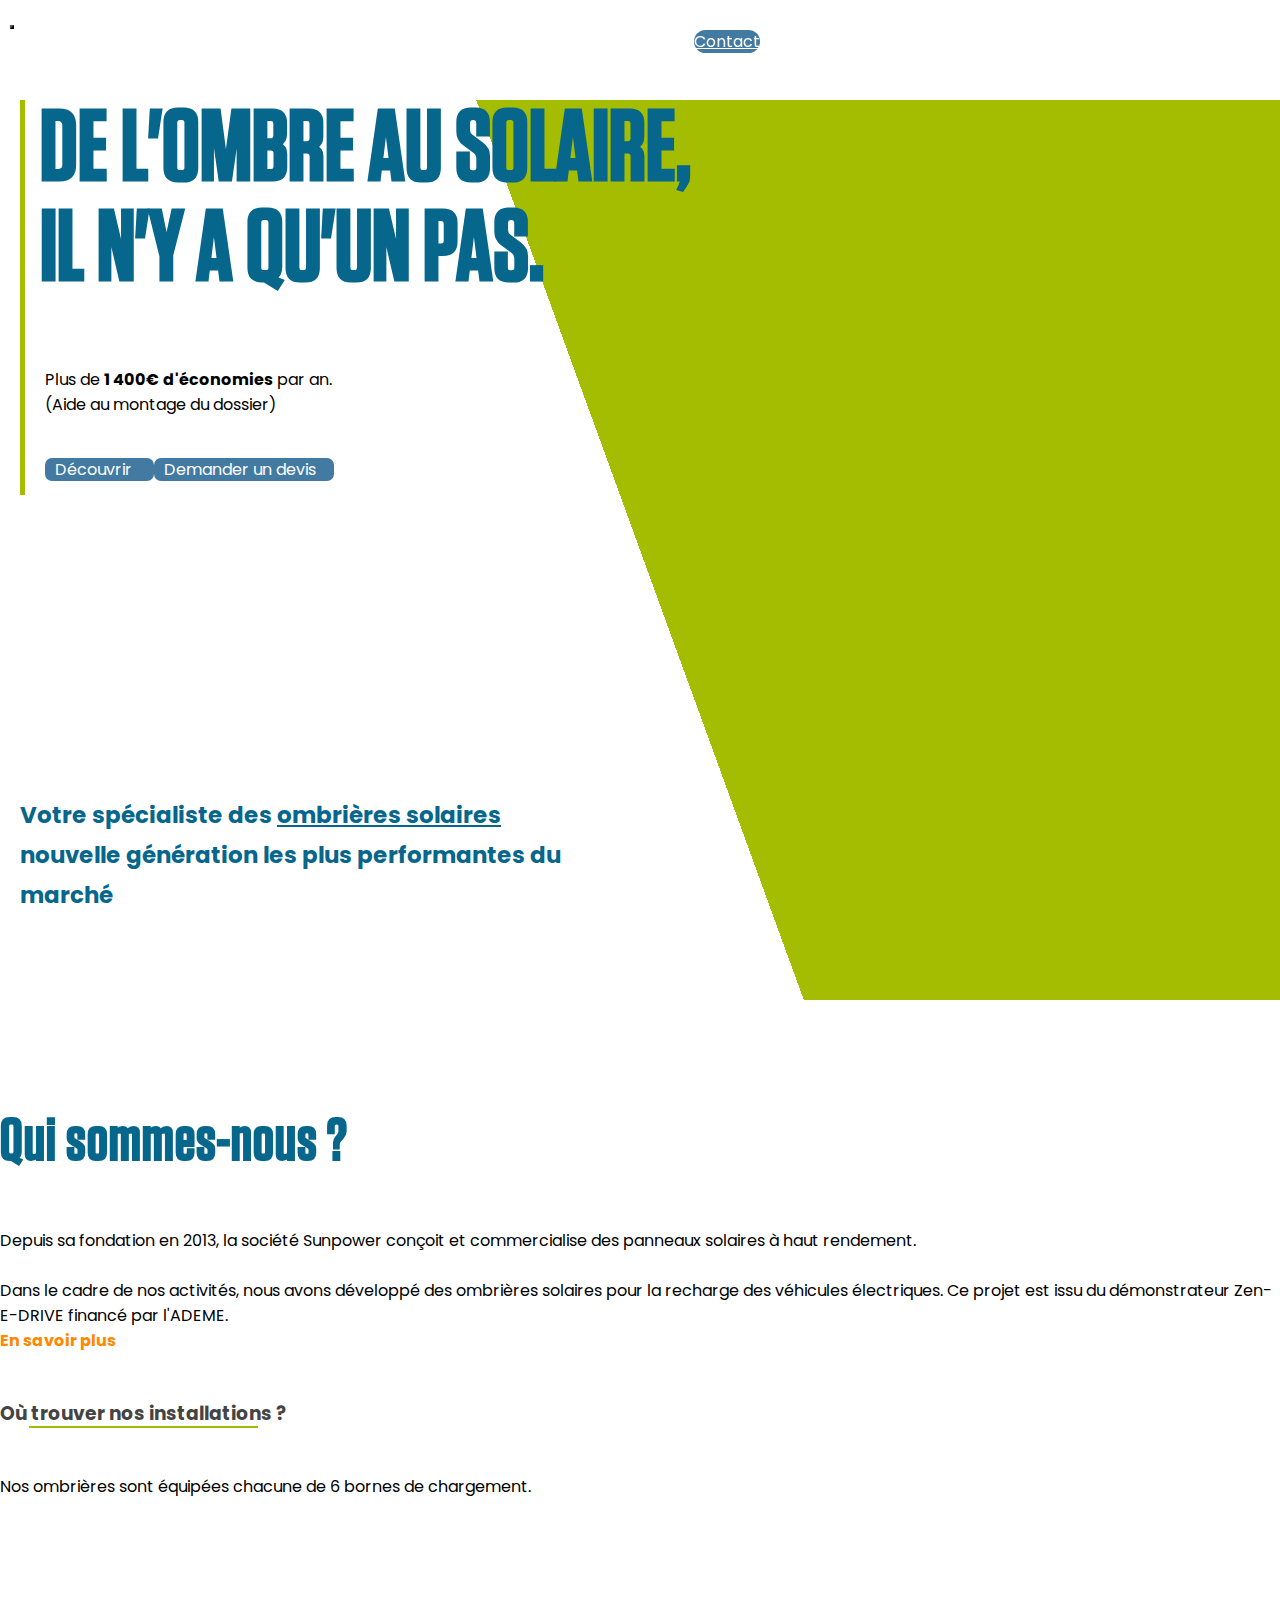
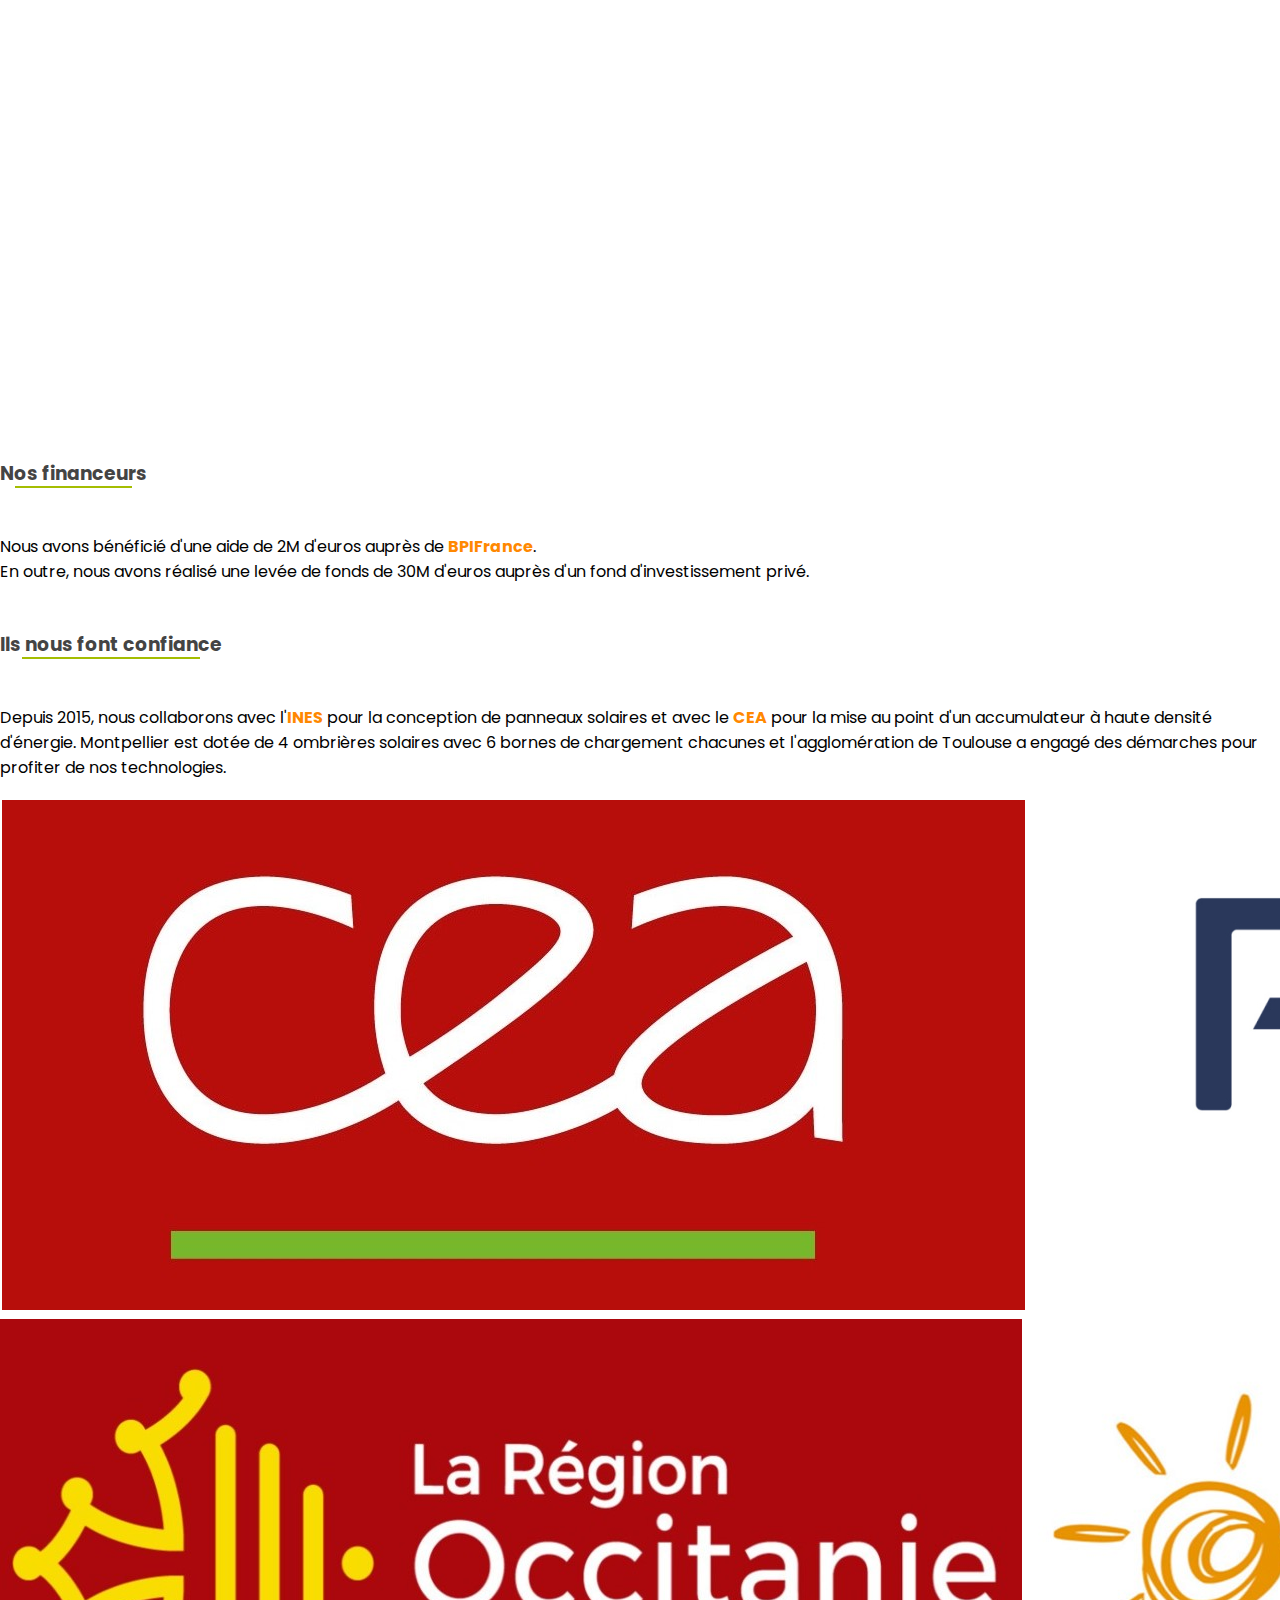
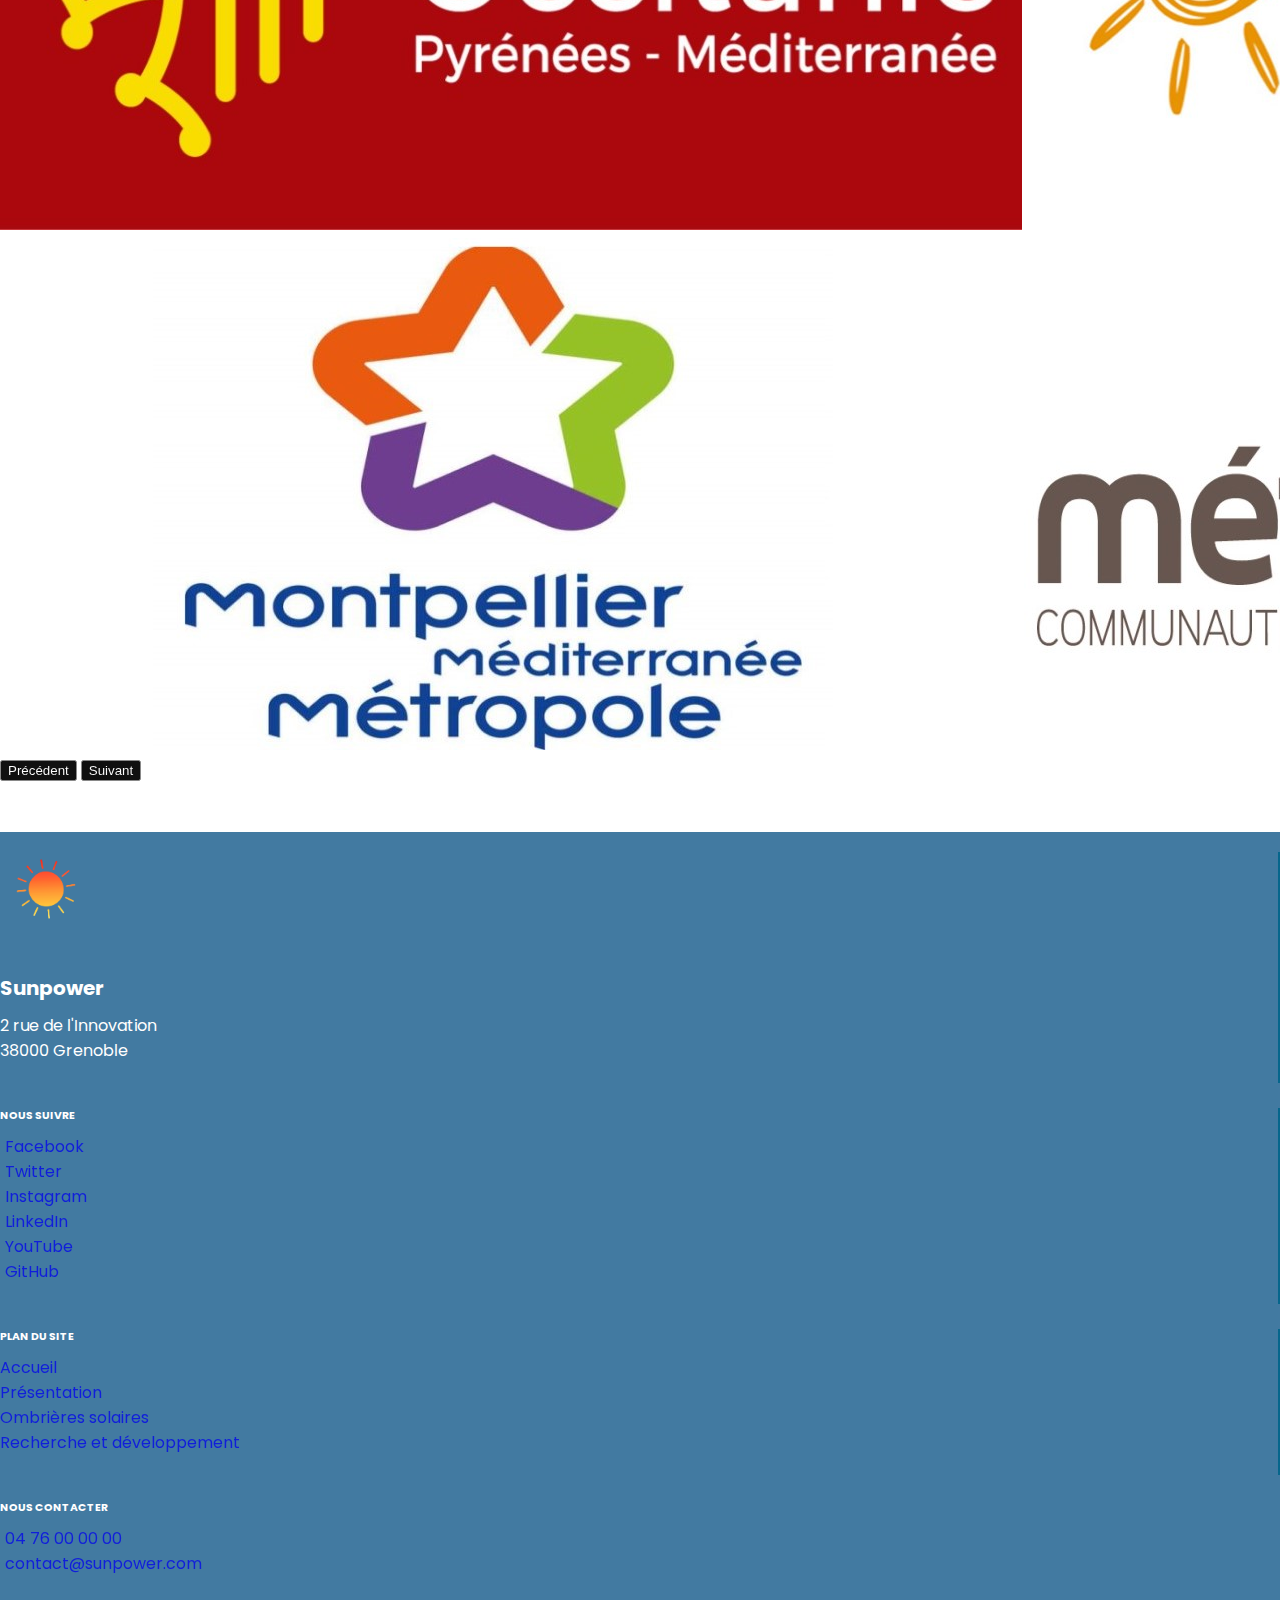
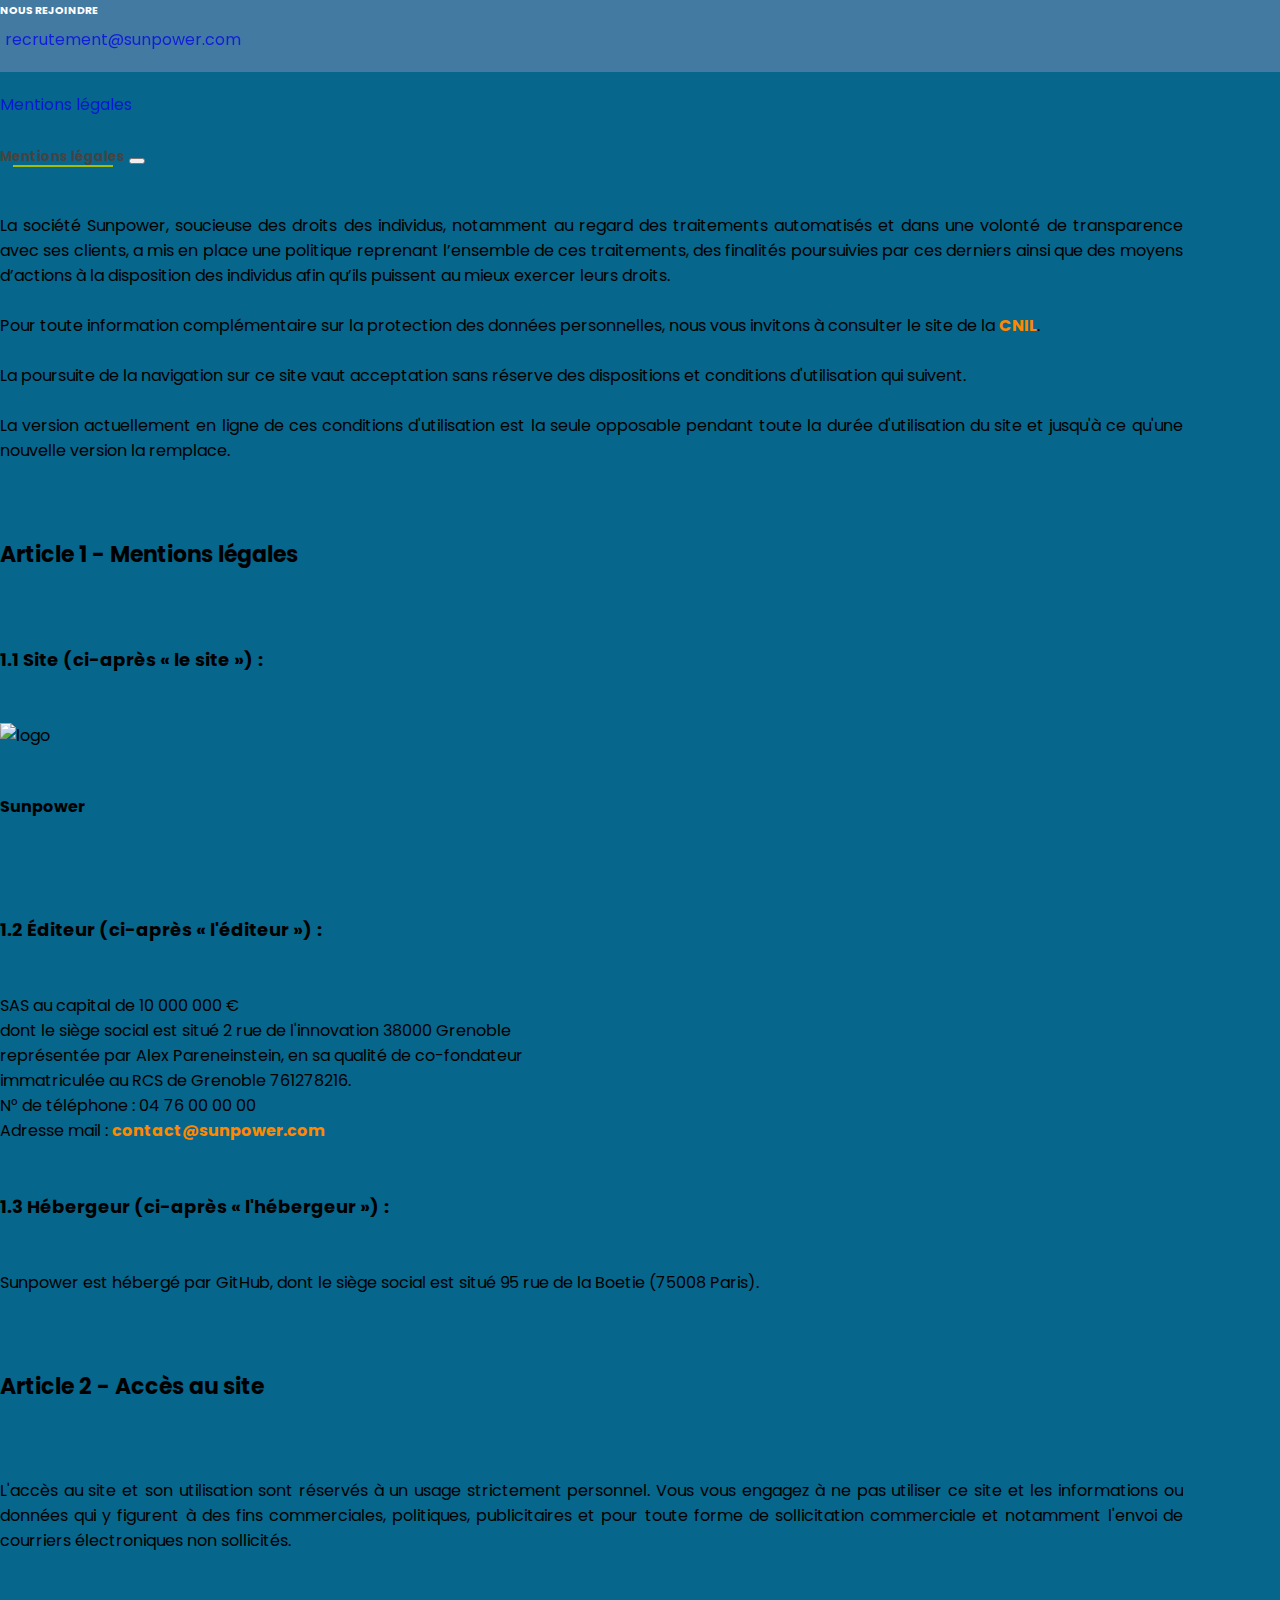
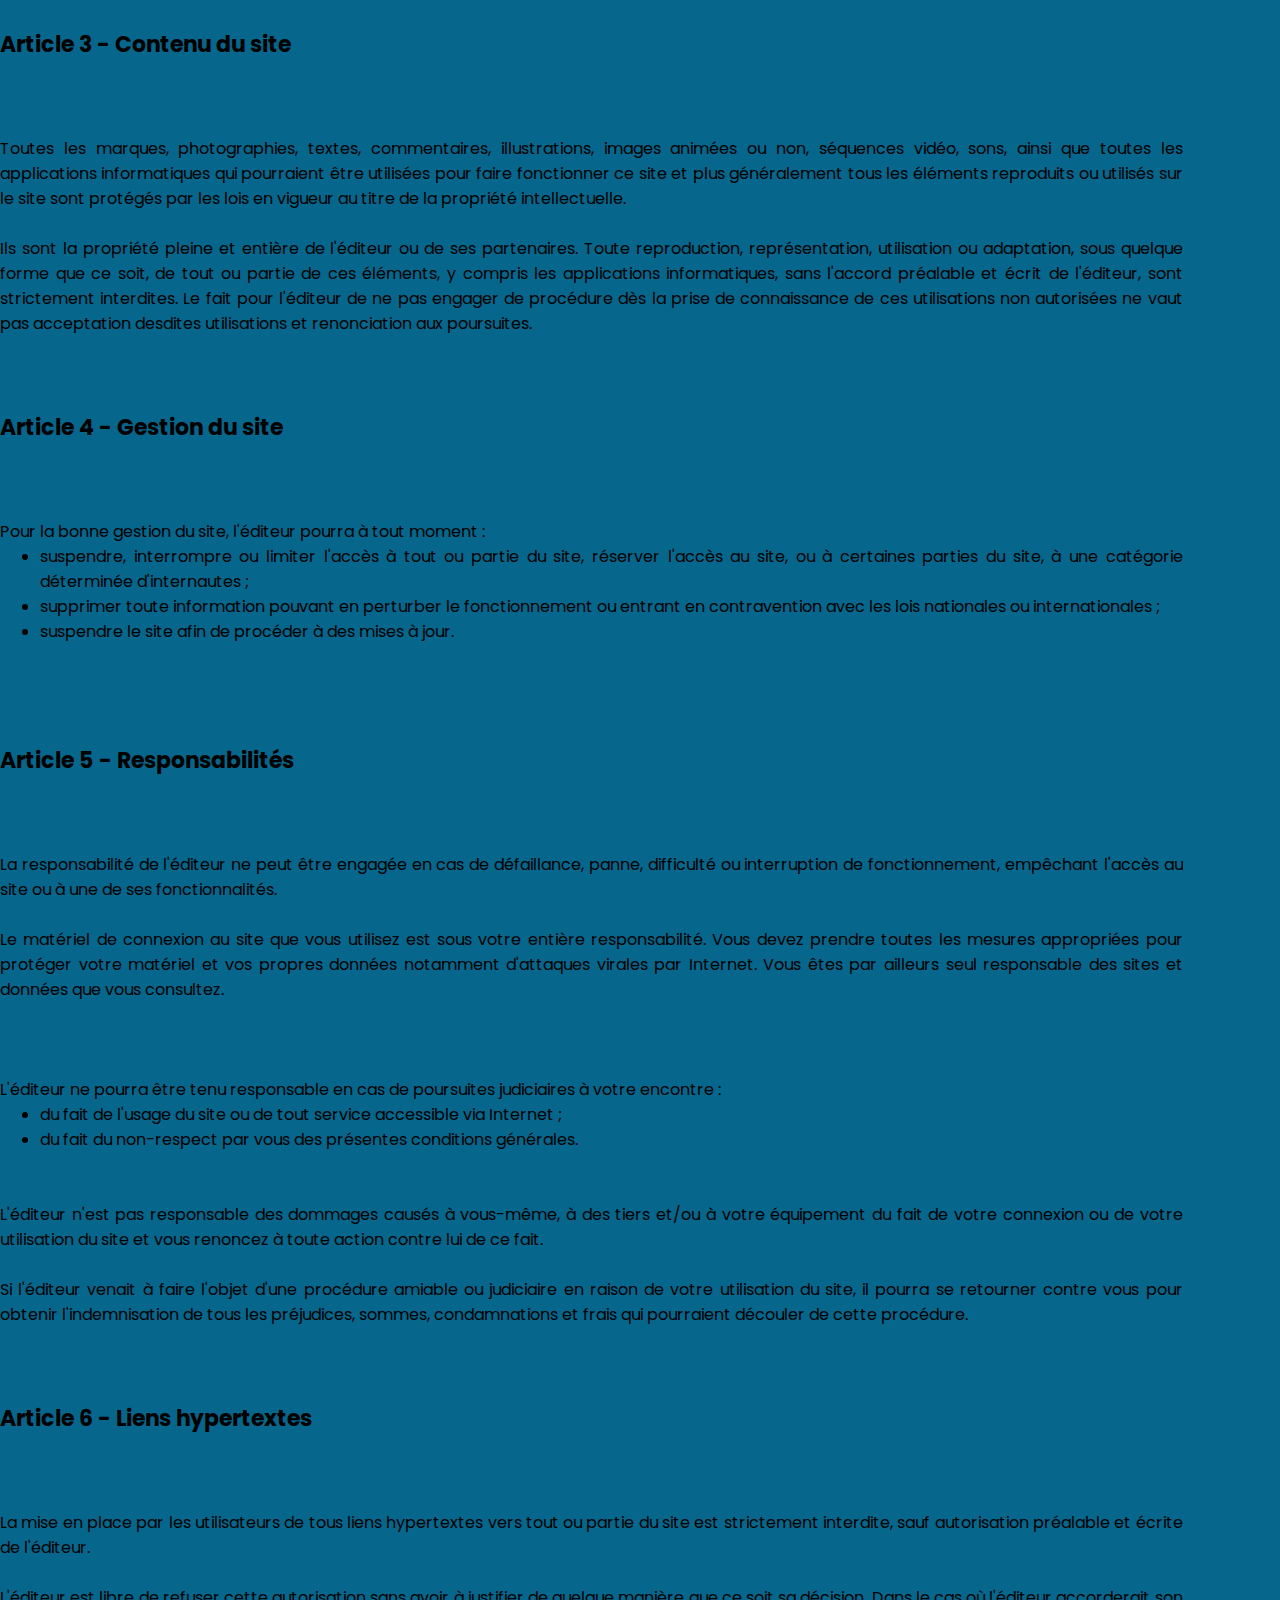
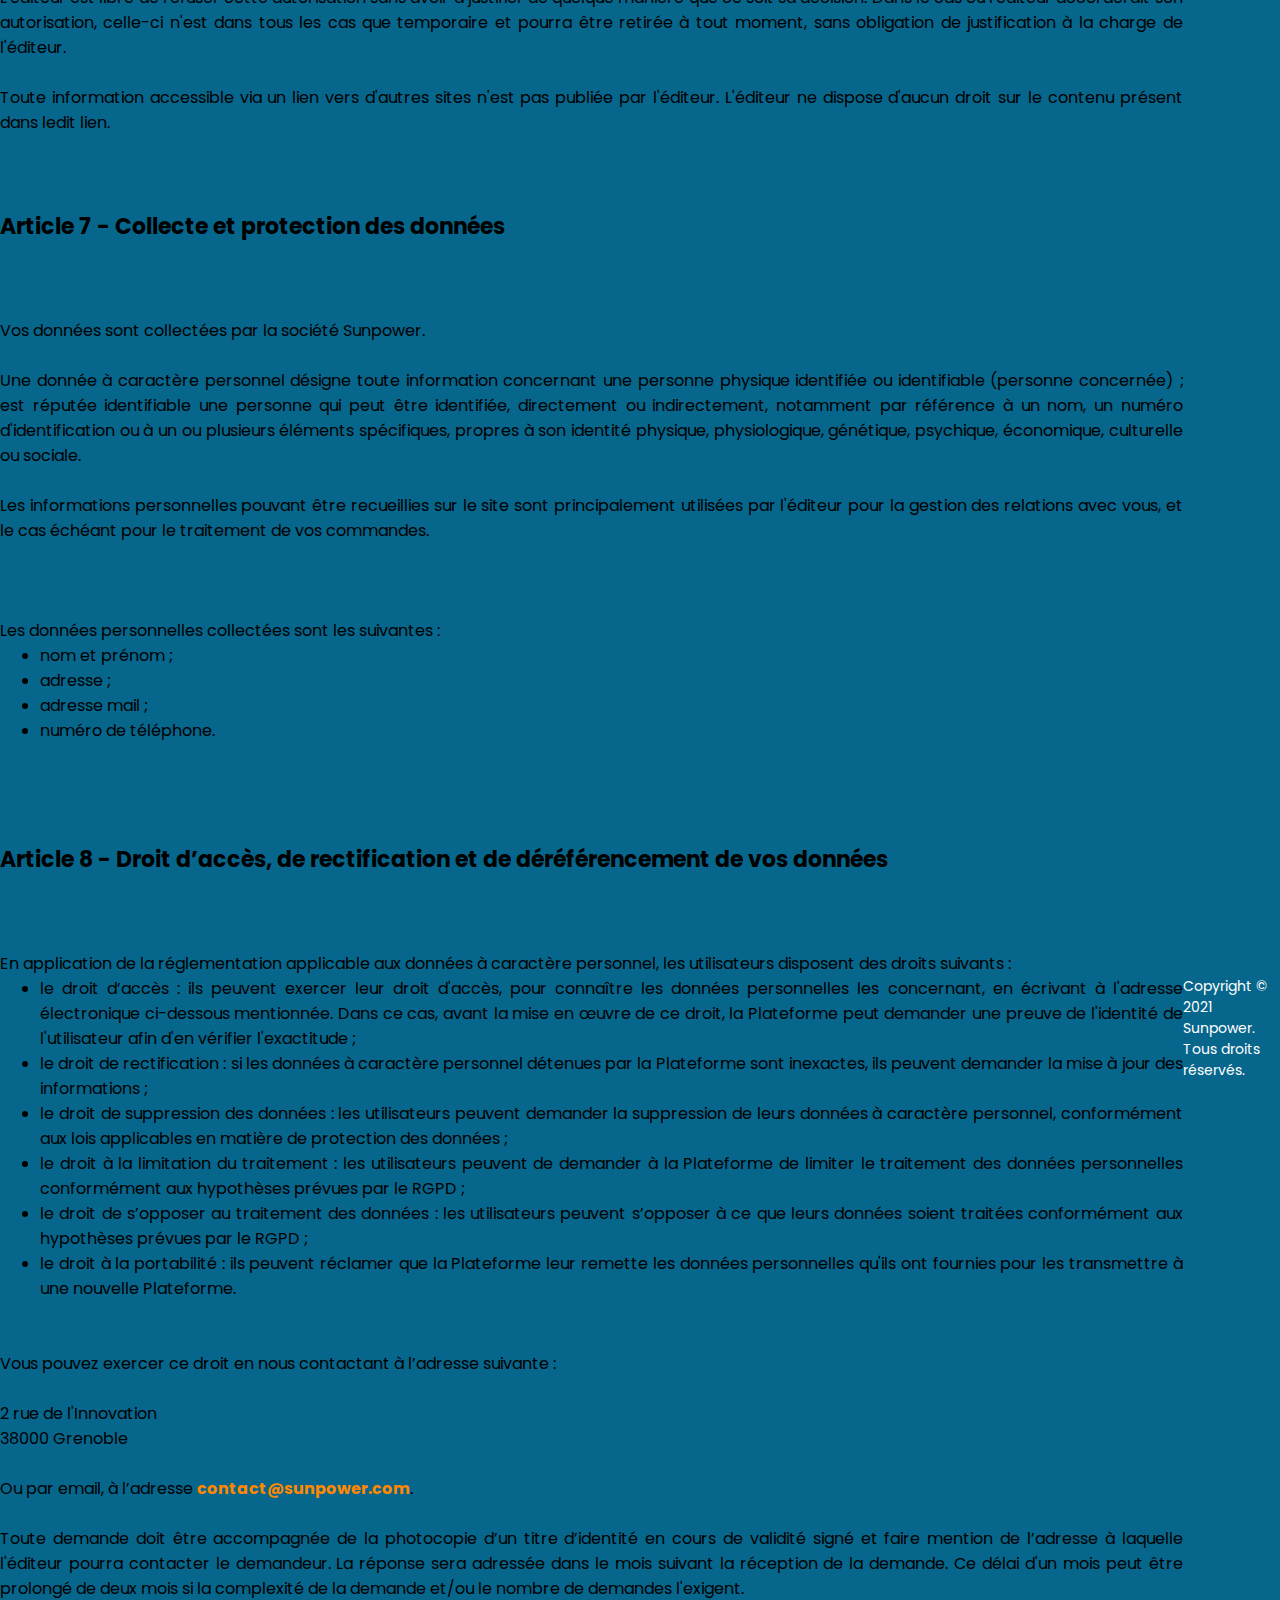
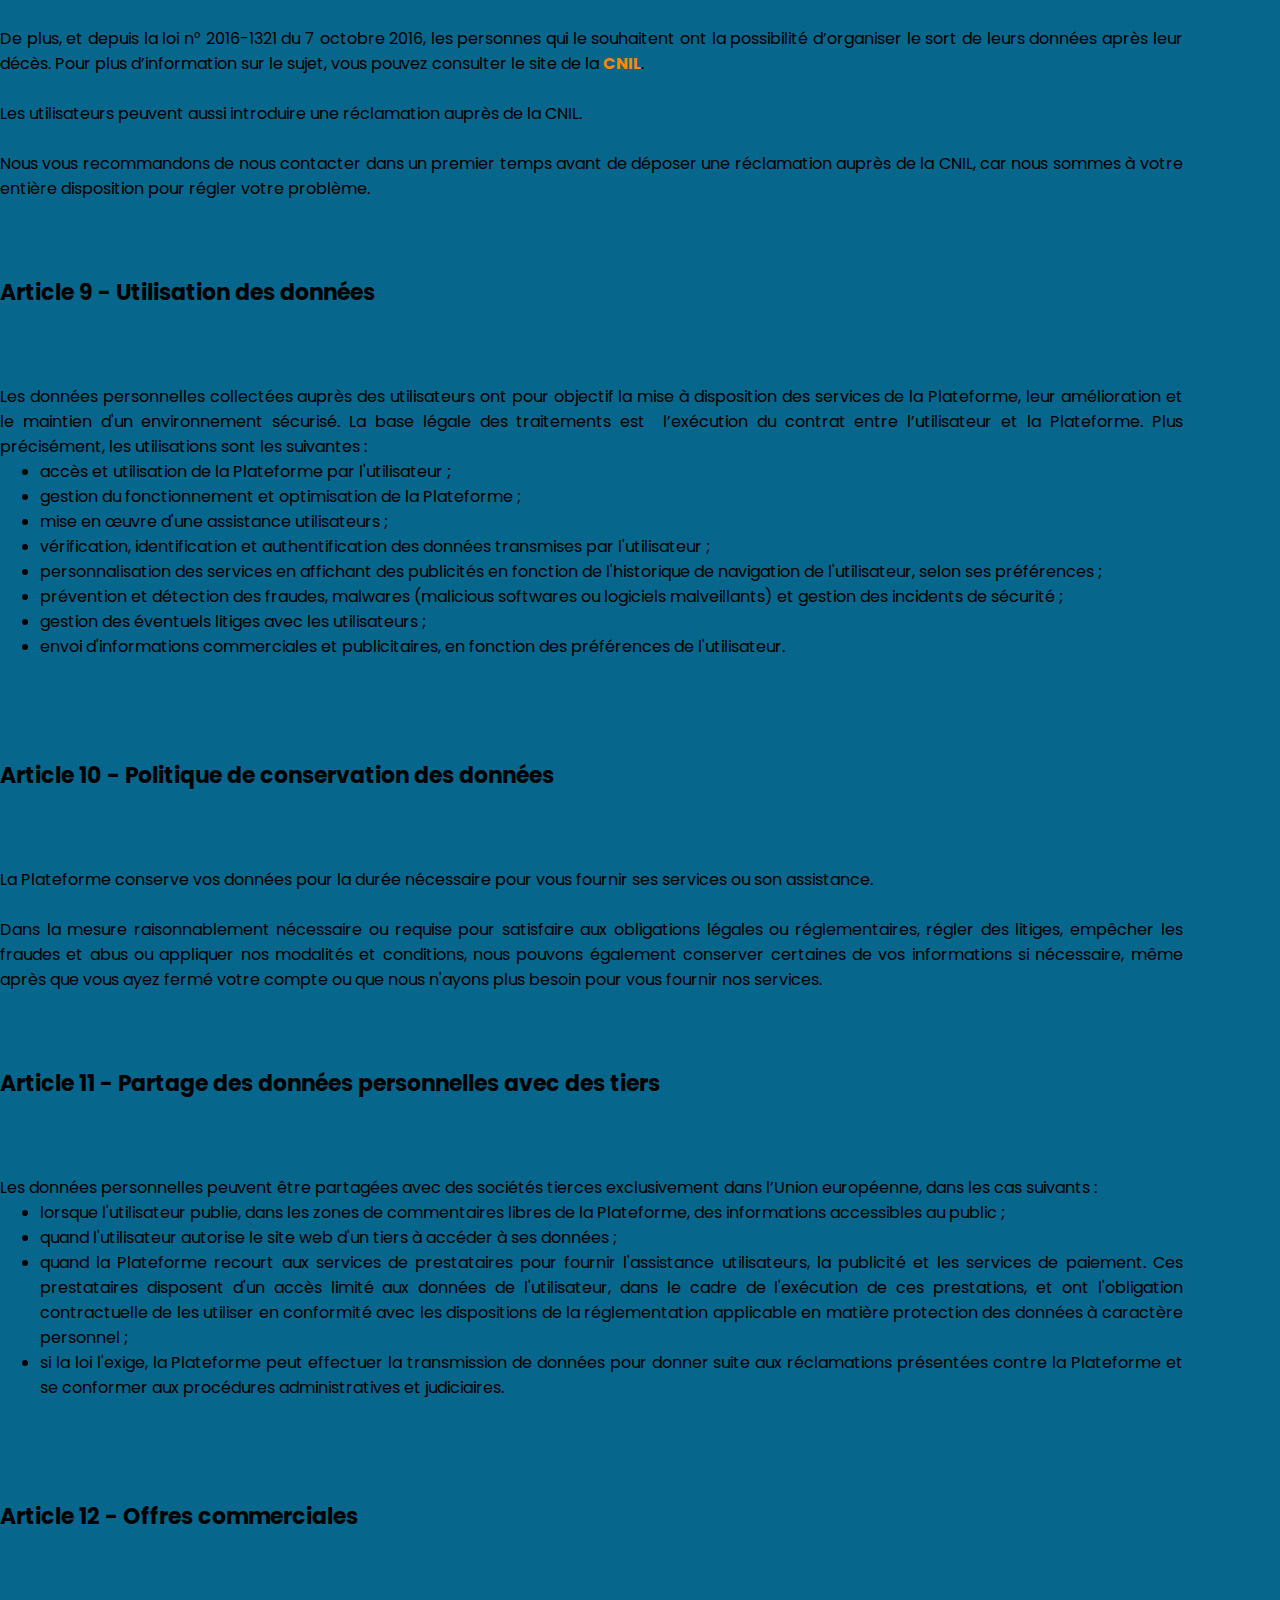
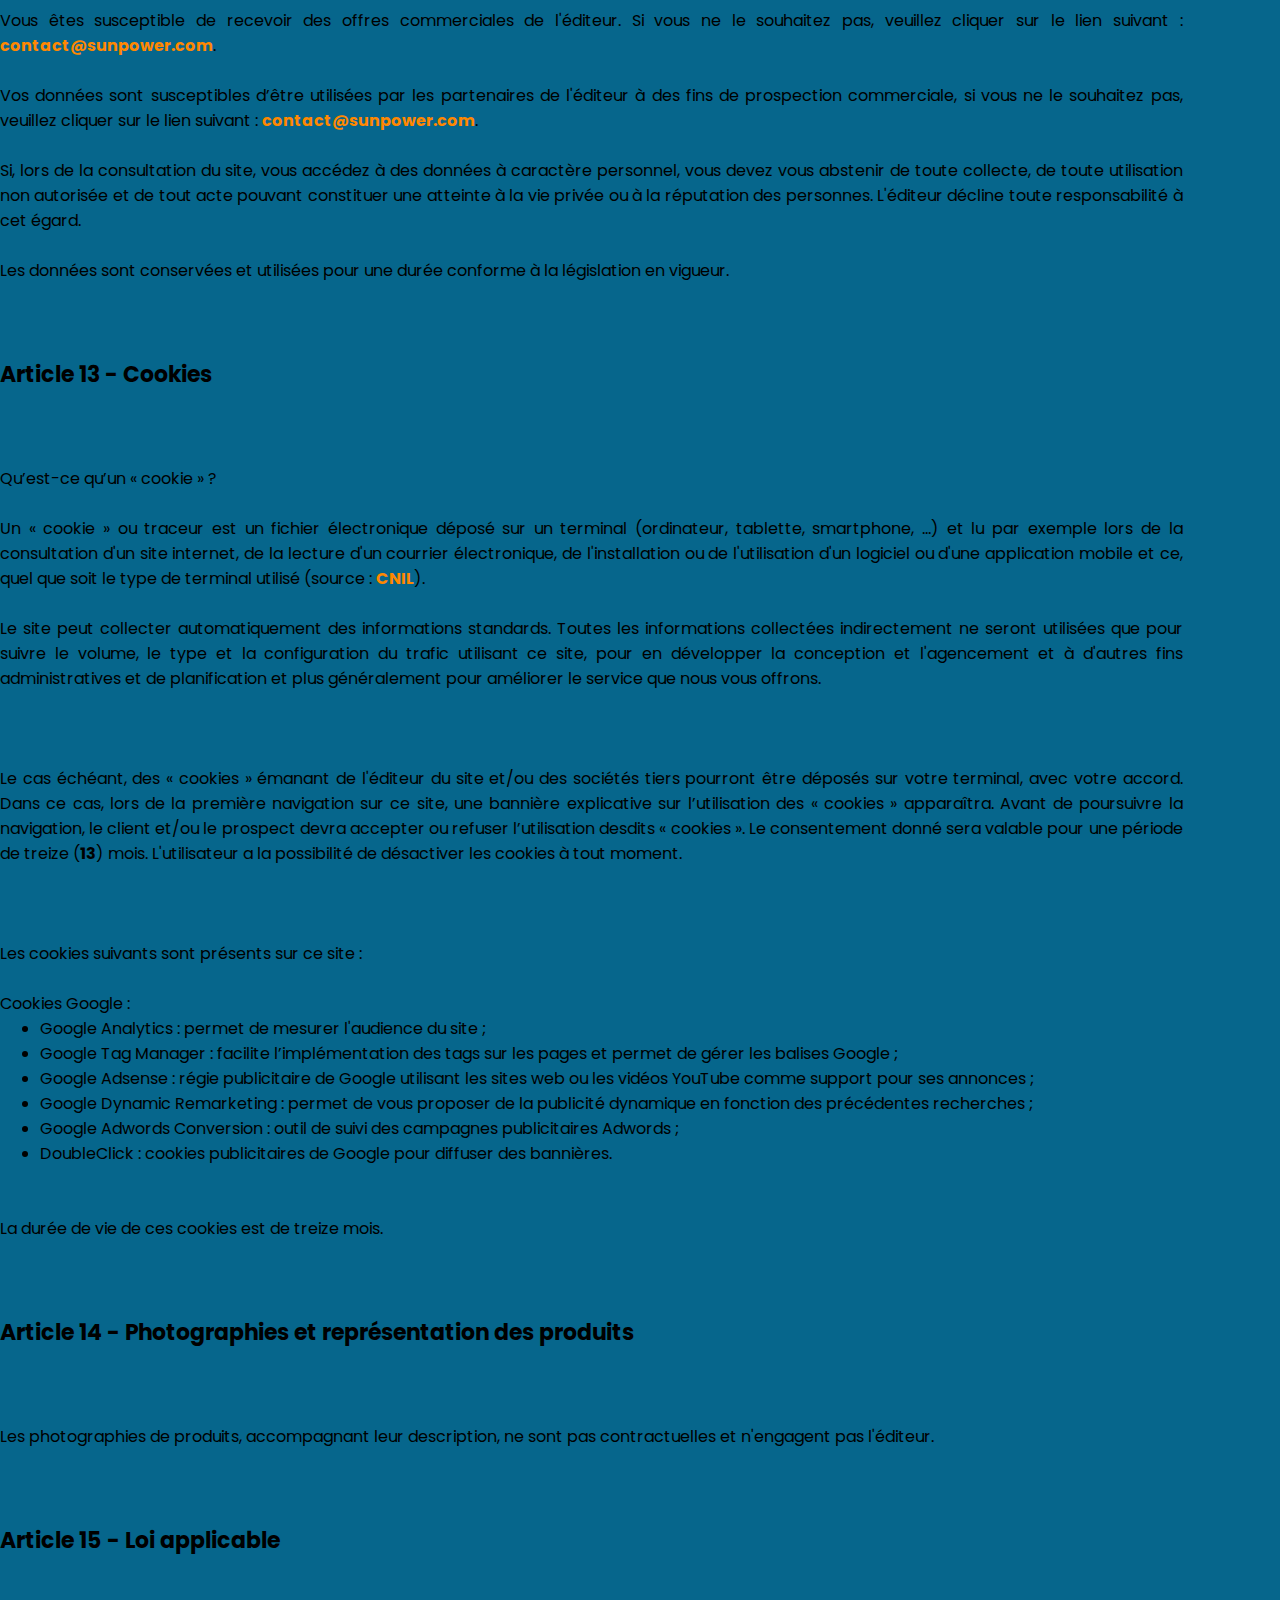
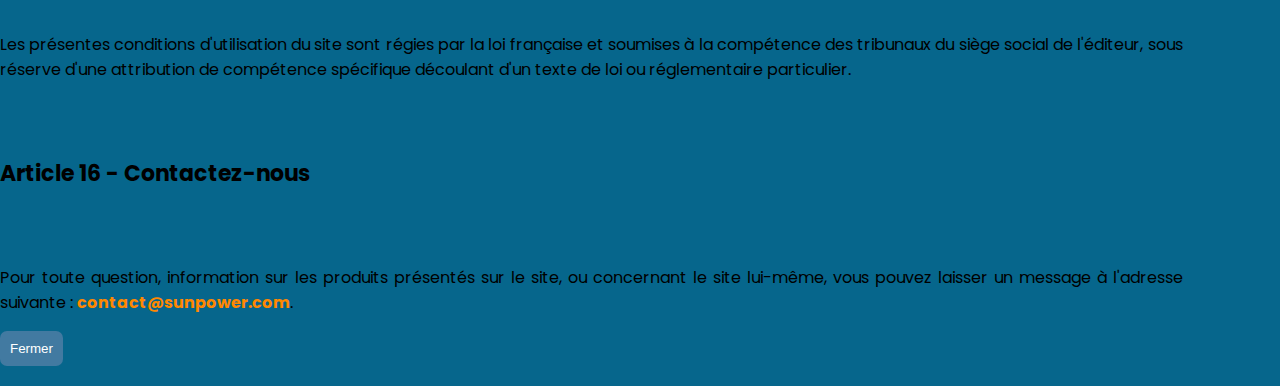
==== commit 50332d4b: "Add files via upload" ====
--- a/index.html
+++ b/index.html
@@ -33,8 +33,8 @@
 		<!-- Ionicons -->
 		<script type="module" src="https://unpkg.com/ionicons@5.5.2/dist/ionicons/ionicons.esm.js"></script>
 		<script nomodule src="https://unpkg.com/ionicons@5.5.2/dist/ionicons/ionicons.js"></script>
-		<link rel="icon" type="image/x-icon" href="favicon.ico">
-		<link rel="apple-touch-icon" type="image/x-icon" href="favicon.ico">
+		<link rel="icon" type="image/x-icon" href="favicon3.ico">
+		<link rel="apple-touch-icon" type="image/x-icon" href="favicon3.ico">
 		<link rel="stylesheet" type="text/css" href="assets/css/main.css">
 		<link rel="stylesheet" type="text/css" href="assets/css/map.css">
 		<title>Accueil | Sunpower</title>
@@ -42,7 +42,7 @@
 
 	<body>
 		<!-- Header -->
-		<header class="navbar navbar-expand-lg">
+		<header class="navbar navbar-expand-lg" role="banner">
 			<!-- Brand name -->
 			<a href="index.html" class="navbar-brand">Logo</a>
 			<!-- Dropdown menu toggler -->
@@ -52,167 +52,137 @@
 			aria-controls="dropdown"
 			aria-expanded="false" 
 			aria-label="Ouvrir/fermer le menu">
-				<ion-icon name="menu-outline"></ion-icon>
-			</button>
-			<!-- Navbar -->
-			<nav id="dropdown" class="navbar-collapse collapse">
-				<a href="index.html#" class="nav-link home">Accueil</a>
-				<a href="index.html#presentation-anchor" class="nav-link presentation">Présentation</a>
-				<a href="ombrieres.html" class="nav-link">Ombrières solaires</a>
-				<a href="rd.html" class="nav-link">Recherche et développement</a>
-				<a href="contact.html" class="nav-link contact-link">Contact</a>
-			</nav>
-		</header>
-
-		<!-- Contact button (small screens) -->
-		<a href="contact.html" class="contact-link-rounded">
-			<ion-icon name="chatbubbles"></ion-icon>
-		</a>
-
-		<!-- Banner -->
-		<div class="banner container-fluid d-flex">
-			<div class="banner-content">
-				<div class="banner-content-bordure">
-					<h1 class="banner-title">DE L'OMBRE AU SOLAIRE,<br>IL N'Y A QU'UN PAS.</h1>
-					<div class="banner-desc">
-						Plus de <b>1 400€ d'économies</b> par an. <br>(Aide au montage du dossier)<br><br>
-						<a href="ombrieres.html" class="banner-link fs-5 d-inline-flex align-items-center">
-							Découvrir
-							<ion-icon name="sunny"></ion-icon>
-						</a>
-						<a href="contact.html" class="banner-link fs-5 d-inline-flex align-items-center">
-							Demander un devis
-							<ion-icon name="card-outline"></ion-icon>
-						</a>
+			<ion-icon name="menu-outline"></ion-icon>
+		</button>
+		<!-- Navbar -->
+		<nav id="dropdown" class="navbar-collapse collapse" role="navigation" aria-label="menu-de-navigation">
+			<a href="index.html#" class="nav-link home">Accueil</a>
+			<a href="index.html#presentation-anchor" class="nav-link presentation">Présentation</a>
+			<a href="ombrieres.html" class="nav-link">Ombrières solaires</a>
+			<a href="rd.html" class="nav-link">Recherche et développement</a>
+			<a href="contact.html" class="nav-link contact-link">Contact</a>
+		</nav>
+	</header>
+	
+	<!-- Contact button (small screens) -->
+	<a href="contact.html" class="contact-link-rounded">
+		<ion-icon name="chatbubbles"></ion-icon>
+	</a>
+	
+	<!-- Banner -->
+	<div class="banner container-fluid d-flex">
+		<div class="banner-content">
+			<div class="banner-content-bordure">
+				<h1 class="banner-title">DE L'OMBRE AU SOLAIRE,<br>IL N'Y A QU'UN PAS.</h1>
+				<div class="banner-desc">
+					Plus de <b>1 400€ d'économies</b> par an. <br>(Aide au montage du dossier)<br><br>
+					<a href="ombrieres.html" class="banner-link fs-5 d-inline-flex align-items-center">
+						Découvrir
+						<ion-icon name="sunny"></ion-icon>
+					</a>
+					<a href="contact.html" class="banner-link fs-5 d-inline-flex align-items-center">
+						Demander un devis
+						<ion-icon name="card-outline"></ion-icon>
+					</a>
 					
-					</div>	
-				</div>
-				<div class="container logoban">
-				</div>
-				<p class="logoban1">Votre spécialiste des <u>ombrières solaires</u> <br> nouvelle génération les plus performantes du marché</p>
-			</div>
-			<div class="banner-image"></div>
+				</div>	
+			</div>
+			<div class="container logoban">
+			</div>
+			<p class="logoban1" id="Sunpower_descriptif">Votre spécialiste des <u>ombrières solaires</u> <br> nouvelle génération les plus performantes du marché</p>
 		</div>
-
-		<!-- Content -->
-		<main class="container text-center">
-			<!-- Presentation -->
-			<div id="presentation-anchor" class="anchor"></div>
-			<div class="presentation-section">
-
-				<h2 class="title">Qui sommes-nous ?</h2>
-
-				<div class="container-fluid">
-					<div class="row">
-						<div class="col-1 col-md-2"></div>
-						<div class="col-10 col-md-8 text-justify">
-							<p>
-								Depuis sa fondation en 2013, la société Sunpower conçoit et commercialise des panneaux solaires à haut rendement.<br><br>
+		<div class="banner-image"></div>
+	</div>
+	
+	<!-- Content -->
+	<main class="container-fluid text-center present" role="main">
+		<!-- Presentation -->
+		<div id="presentation-anchor" class="anchor"></div>
+		<div class="presentation-section">
+			
+			<h2 class="title">Qui sommes-nous ?</h2>
+			
+			<div class="container-fluid">
+				<div class="row">
+					<div class="col-1 col-md-2"></div>
+					<div class="col-10 col-md-8 text-justify">
+						<p id="qui_sommes_nous">
+							Depuis sa fondation en 2013, la société Sunpower conçoit et commercialise des panneaux solaires à haut rendement.<br><br>
 								Dans le cadre de nos activités, nous avons développé des ombrières solaires pour la recharge des véhicules électriques. Ce projet est issu du démonstrateur Zen-E-DRIVE financé par l'ADEME.<br>
 								<a href="https://librairie.ademe.fr/mobilite-et-transport/2579-realisation-d-une-plateforme-de-demonstration-pour-le-developpement-d-un-systeme-integre-vehicule-infrastructures-avec-une-gestion-optimale-de-la-gestion-de-l-energie.html" title="En savoir plus sur le Zen-E-DRIVE" aria-label="En savoir plus sur le Zen-E-DRIVE">En savoir plus</a>
-							</p>
+						</p>
+					</div>
+					<div class="col-1 col-md-2"></div>
+				</div>
+			</div>
+				
+			<!-- Map -->
+			<div class="map-section">
+				<h3 class="subtitle">Où trouver nos installations ?</h3>
+				<p id="nos_ombrieres">Nos ombrières sont équipées chacune de 6 bornes de chargement.</p>
+			</div>
+		</div>
+
+			<!-- </main> -->
+			<div id="map"></div>
+			<h3 class="subtitle">Nos financeurs</h3>
+			
+			<div class="container-fluid">
+				<div class="row">
+					<div class="col-1 col-md-2"></div>
+					<div class="col-10 col-md-8 text-justify">
+						<p id="aides">
+							Nous avons bénéficié d'une aide de 2M d'euros auprès de <a href="https://www.bpifrance.fr/">BPIFrance</a>.<br>
+							En outre, nous avons réalisé une levée de fonds de 30M d'euros auprès d'un fond d'investissement privé.
+						</p>
+					</div>
+					<div class="col-1 col-md-2"></div>
+				</div>
+			</div>
+			
+			<h3 class="subtitle">Ils nous font confiance</h3>
+			
+			<div class="container-fluid">
+				<div class="row">
+					<div class="col-1 col-md-2"></div>
+					<div class="col-10 col-md-8 text-justify">
+						<p id="collaborateurs">
+							Depuis 2015, nous collaborons avec l'<a href="https://www.ines-solaire.org/en/">INES</a> pour la conception de panneaux solaires et avec le <a href="https://www.cea.fr/">CEA</a> pour la mise au point d'un accumulateur à haute densité d'énergie. Montpellier est dotée de 4 ombrières solaires avec 6 bornes de chargement chacunes et l'agglomération de Toulouse a engagé des démarches pour profiter de nos technologies.
+						</p>
+					</div>
+				</div>
+			</div>
+			<!-- Carousel -->
+			<div class="container-fluid carousel-container w-100 carou">
+				<div id="carouselExampleIndicators" class="carousel slide" data-bs-ride="carousel">
+					<!-- Slides -->
+					<div class="carousel-inner">
+						<div class="carousel-item active" data-bs-interval="3000">
+							<img src="assets/images/slide1.png" class="d-block w-100" alt="Carousel slide 1">
 						</div>
-						<div class="col-1 col-md-2"></div>
-					</div>
-				</div>
-
-				<h3 class="subtitle">Aides</h3>
-
-				<div class="container-fluid">
-					<div class="row">
-						<div class="col-1 col-md-2"></div>
-						<div class="col-10 col-md-8 text-justify">
-							<p>
-								Nous avons bénéficié d'une aide de 2M d'euros auprès de <a href="https://www.bpifrance.fr/">BPIFrance</a>.<br>
-								En outre, nous avons réalisé une levée de fonds de 30M d'euros auprès d'un fond d'investissement privé.
-							</p>
+						<div class="carousel-item" data-bs-interval="3000">
+							<img src="assets/images/slide2.png" class="d-block w-100" alt="Carousel slide 2 w-100">
 						</div>
-						<div class="col-1 col-md-2"></div>
-					</div>
-				</div>
-
-				<h3 class="subtitle">Nos partenaires</h3>
-
-				<div class="container-fluid">
-					<div class="row">
-						<div class="col-1 col-md-2"></div>
-						<div class="col-10 col-md-8 text-justify">
-							<p>
-								Depuis 2015, nous collaborons avec l'<a href="https://www.ines-solaire.org/en/">INES</a> pour la conception de panneaux solaires et avec le <a href="https://www.cea.fr/">CEA</a> pour la mise au point d'un accumulateur à haute densité d'énergie.
-							</p>
+						<div class="carousel-item" data-bs-interval="3000">
+							<img src="assets/images/slide3.png" class="d-block w-100" alt="Carousel slide 3">
 						</div>
 					</div>
-				</div>
-
-				<!-- Carousel -->
-				<div class="container-fluid carousel-container w-50">
-					<div id="carouselExampleIndicators" class="carousel slide" data-bs-ride="carousel">
-						<!-- Slides -->
-						<div class="carousel-inner">
-							<div class="carousel-item active" data-bs-interval="3000">
-								<img src="assets/images/region.jpg" class="d-block w-100" alt="Carousel slide 1">
-							</div>
-							<div class="carousel-item" data-bs-interval="3000">
-								<img src="assets/images/cea.jpg" class="d-block w-100" alt="Carousel slide 2 w-100">
-							</div>
-							<div class="carousel-item" data-bs-interval="3000">
-								<img src="assets/images/ines.jpg" class="d-block w-100" alt="Carousel slide 3">
-							</div>
-							<div class="carousel-item" data-bs-interval="3000">
-								<img src="assets/images/psa.jpg" class="d-block w-100" alt="Carousel slide 4">
-							</div>
-						</div>
-						<!-- Prev button -->
-						<button class="carousel-control-prev" type="button" data-bs-target="#carouselExampleIndicators" data-bs-slide="prev">
-							<span class="carousel-control-prev-icon" aria-hidden="true"></span>
-							<span class="visually-hidden">Précédent</span>
-						</button>
-						<!-- Next button -->
-						<button class="carousel-control-next" type="button" data-bs-target="#carouselExampleIndicators" data-bs-slide="next">
-							<span class="carousel-control-next-icon" aria-hidden="true"></span>
-							<span class="visually-hidden">Suivant</span>
-						</button>
-					</div>
-				</div>
-
-				<h3 class="subtitle">Ils nous font confiance</h3>
-
-				<div class="container-fluid">
-					<div class="row">
-						<div class="col-1 col-md-2"></div>
-						<div class="col-10 col-md-8 text-justify">
-							<p>
-								Montpellier est dotée de 4 ombrières solaires avec 7 bornes de chargement chacunes et l'agglomération de Toulouse a engagé des démarches pour profiter de nos technologies.
-							</p>
-						</div>
-						<div class="col-1 col-md-2"></div>
-					</div>
-				</div>
-
-				<div class="container-fluid">
-					<div class="row">
-						<div class="col-1 col-md-2"></div>
-						<div class="col-5 col-md-4 d-flex">
-							<img src="assets/images/montpellier.jpg" alt="Logo de l'agglomération de Montpellier" class="w-100">
-						</div>
-						<div class="col-5 col-md-4 d-flex">
-							<img src="assets/images/toulouse.jpg" alt="Logo de l'agglomération de Toulouse" class="w-100">
-						</div>
-						<div class="col-1 col-md-2"></div>
-					</div>
-				</div>
-				
-				<!-- Map -->
-				<div class="map-section">
-					<h3 class="subtitle">Où trouver nos installations ?</h3>
-					<p>Nos ombrières sont équipées chacune de 6 bornes de chargement.</p>
+					<!-- Prev button -->
+					<button class="carousel-control-prev" type="button" data-bs-target="#carouselExampleIndicators" data-bs-slide="prev">
+						<span class="carousel-control-prev-icon" aria-hidden="true"></span>
+						<span class="visually-hidden">Précédent</span>
+					</button>
+					<!-- Next button -->
+					<button class="carousel-control-next" type="button" data-bs-target="#carouselExampleIndicators" data-bs-slide="next">
+						<span class="carousel-control-next-icon" aria-hidden="true"></span>
+						<span class="visually-hidden">Suivant</span>
+					</button>
 				</div>
 			</div>
 		</main>
-		<div id="map"></div>
-		
+			
 		<!-- Footer -->
-		<footer class="container-fluid">
+		<footer class="container-fluid" role="contentinfo">
 			<div class="footer-container row">
 				<div class="col col-12 col-sm-6 col-xl-3 d-flex">
 					<div class="footer-logo"></div>
@@ -284,13 +254,13 @@
 						<div class="modal-dialog modal-lg">
 							<div class="modal-content">
 								<div class="modal-header">
-									<h5 class="modal-title link-dark fs-3 fw-bold" id="exampleModalLabel">Mentions légales</h5>
+									<h5 class="modal-title link-dark fs-3 subtitle" id="exampleModalLabel">Mentions légales</h5>
 									<button type="button" class="btn-close" data-bs-dismiss="modal" aria-label="close"></button>
 								</div>
 								<div class="modal-body">
-									<pre style="color: #000;">La société Sunpower, soucieuse des droits des individus, notamment au regard des traitements automatisés et dans une volonté de transparence avec ses clients, a mis en place une politique reprenant l’ensemble de ces traitements, des finalités poursuivies par ces derniers ainsi que des moyens d’actions à la disposition des individus afin qu’ils puissent au mieux exercer leurs droits.
-
-Pour toute information complémentaire sur la protection des données personnelles, nous vous invitons à consulter le site : https://www.cnil.fr/
+									<pre style="color: #000">La société Sunpower, soucieuse des droits des individus, notamment au regard des traitements automatisés et dans une volonté de transparence avec ses clients, a mis en place une politique reprenant l’ensemble de ces traitements, des finalités poursuivies par ces derniers ainsi que des moyens d’actions à la disposition des individus afin qu’ils puissent au mieux exercer leurs droits.
+
+Pour toute information complémentaire sur la protection des données personnelles, nous vous invitons à consulter le site de la <a href="https://www.cnil.fr">CNIL</a>.
 
 La poursuite de la navigation sur ce site vaut acceptation sans réserve des dispositions et conditions d'utilisation qui suivent.
 
@@ -305,7 +275,7 @@
 <span class="sousTitreMentions">1.1 Site (ci-après « le site ») :</span class="sousTitreMentions">
 
 
-<img src="favicon.ico" class="mentions-logo"><br>
+<img src="favicon.ico" alt="logo" class="mentions-logo"><br>
 <h4>Sunpower</h4>
 
 
@@ -313,16 +283,11 @@
 
 
 SAS au capital de 10 000 000 €
-
-dont le siège social est situé : 2 rue de l'innovation 38000 Grenoble 
-
+dont le siège social est situé 2 rue de l'innovation 38000 Grenoble 
 représentée par Alex Pareneinstein, en sa qualité de co-fondateur
-
-immatriculée au RCS de Grenoble 123456789
-
-n° de téléphone : 04 76 00 00 00
-
-adresse mail : <a href="#">contact@sunpower.com</a>
+immatriculée au RCS de Grenoble 761278216.
+N° de téléphone : 04 76 00 00 00
+Adresse mail : <a href="#">contact@sunpower.com</a>
 
 
 <span class="sousTitreMentions">1.3 Hébergeur (ci-après « l'hébergeur ») :</span class="sousTitreMentions">
@@ -354,11 +319,7 @@
 
 
 
-Pour la bonne gestion du site, l'éditeur pourra à tout moment :<ul>
-<li>suspendre, interrompre ou limiter l'accès à tout ou partie du site, réserver l'accès au site, ou à certaines parties du site, à une catégorie déterminée d'internautes ;</li>
-<li>supprimer toute information pouvant en perturber le fonctionnement ou entrant en contravention avec les lois nationales ou internationales ;</li>
-<li>suspendre le site afin de procéder à des mises à jour.</li>
-</ul>
+Pour la bonne gestion du site, l'éditeur pourra à tout moment :<ul class="mentions-list"><li>suspendre, interrompre ou limiter l'accès à tout ou partie du site, réserver l'accès au site, ou à certaines parties du site, à une catégorie déterminée d'internautes ;</li><li>supprimer toute information pouvant en perturber le fonctionnement ou entrant en contravention avec les lois nationales ou internationales ;</li><li>suspendre le site afin de procéder à des mises à jour.</li></ul>
 
 
 
@@ -372,10 +333,7 @@
 
 
 
-L'éditeur ne pourra être tenu responsable en cas de poursuites judiciaires à votre encontre :<ul>
-<li>du fait de l'usage du site ou de tout service accessible via Internet ;</li>
-<li>du fait du non-respect par vous des présentes conditions générales.</li>
-</ul>
+L'éditeur ne pourra être tenu responsable en cas de poursuites judiciaires à votre encontre :<ul class="mentions-list"><li>du fait de l'usage du site ou de tout service accessible via Internet ;</li><li>du fait du non-respect par vous des présentes conditions générales.</li></ul>
 
 L'éditeur n'est pas responsable des dommages causés à vous-même, à des tiers et/ou à votre équipement du fait de votre connexion ou de votre utilisation du site et vous renoncez à toute action contre lui de ce fait.
 
@@ -407,12 +365,7 @@
 
 
 
-Les données personnelles collectées sont les suivantes :<ul>
-<li>nom et prénom ;</li>
-<li>adresse ;</li>
-<li>adresse mail ;</li>
-<li>numéro de téléphone.</li>
-</ul>
+Les données personnelles collectées sont les suivantes :<ul class="mentions-list"><li>nom et prénom ;</li><li>adresse ;</li><li>adresse mail ;</li><li>numéro de téléphone.</li></ul>
 
 
 
@@ -420,16 +373,9 @@
 
 
 
-En application de la réglementation applicable aux données à caractère personnel, les utilisateurs disposent des droits suivants :<ul>
-<li>le droit d’accès : ils peuvent exercer leur droit d'accès, pour connaître les données personnelles les concernant, en écrivant à l'adresse électronique ci-dessous mentionnée. Dans ce cas, avant la mise en œuvre de ce droit, la Plateforme peut demander une preuve de l'identité de l'utilisateur afin d'en vérifier l'exactitude ;
-le droit de rectification : si les données à caractère personnel détenues par la Plateforme sont inexactes, ils peuvent demander la mise à jour des informations ;</li>
-<li>le droit de suppression des données : les utilisateurs peuvent demander la suppression de leurs données à caractère personnel, conformément aux lois applicables en matière de protection des données ;</li>
-<li>le droit à la limitation du traitement : les utilisateurs peuvent de demander à la Plateforme de limiter le traitement des données personnelles conformément aux hypothèses prévues par le RGPD ;</li>
-<li>le droit de s’opposer au traitement des données : les utilisateurs peuvent s’opposer à ce que leurs données soient traitées conformément aux hypothèses prévues par le RGPD ;</li>
-<li>le droit à la portabilité : ils peuvent réclamer que la Plateforme leur remette les données personnelles qu'ils ont fournies pour les transmettre à une nouvelle Plateforme.</li>
-</ul>
-
-Vous pouvez exercer ce droit en nous contactant, à l’adresse suivante :
+En application de la réglementation applicable aux données à caractère personnel, les utilisateurs disposent des droits suivants :<ul class="mentions-list"><li>le droit d’accès : ils peuvent exercer leur droit d'accès, pour connaître les données personnelles les concernant, en écrivant à l'adresse électronique ci-dessous mentionnée. Dans ce cas, avant la mise en œuvre de ce droit, la Plateforme peut demander une preuve de l'identité de l'utilisateur afin d'en vérifier l'exactitude ;</li><li>le droit de rectification : si les données à caractère personnel détenues par la Plateforme sont inexactes, ils peuvent demander la mise à jour des informations ;</li><li>le droit de suppression des données : les utilisateurs peuvent demander la suppression de leurs données à caractère personnel, conformément aux lois applicables en matière de protection des données ;</li><li>le droit à la limitation du traitement : les utilisateurs peuvent de demander à la Plateforme de limiter le traitement des données personnelles conformément aux hypothèses prévues par le RGPD ;</li><li>le droit de s’opposer au traitement des données : les utilisateurs peuvent s’opposer à ce que leurs données soient traitées conformément aux hypothèses prévues par le RGPD ;</li><li>le droit à la portabilité : ils peuvent réclamer que la Plateforme leur remette les données personnelles qu'ils ont fournies pour les transmettre à une nouvelle Plateforme.</li></ul>
+
+Vous pouvez exercer ce droit en nous contactant à l’adresse suivante :
 
 2 rue de l'Innovation
 38000 Grenoble
@@ -440,7 +386,7 @@
 
 De plus, et depuis la loi n° 2016-1321 du 7 octobre 2016, les personnes qui le souhaitent ont la possibilité d’organiser le sort de leurs données après leur décès. Pour plus d’information sur le sujet, vous pouvez consulter le site de la <a href="https://www.cnil.fr">CNIL</a>.
 
-Les utilisateurs peuvent aussi introduire une réclamation auprès de la CNIL sur le site de la <a href="https://www.cnil.fr">CNIL</a>.
+Les utilisateurs peuvent aussi introduire une réclamation auprès de la CNIL.
 
 Nous vous recommandons de nous contacter dans un premier temps avant de déposer une réclamation auprès de la CNIL, car nous sommes à votre entière disposition pour régler votre problème.
 
@@ -450,16 +396,7 @@
 
 
 
-Les données personnelles collectées auprès des utilisateurs ont pour objectif la mise à disposition des services de la Plateforme, leur amélioration et le maintien d'un environnement sécurisé. La base légale des traitements est  l’exécution du contrat entre l’utilisateur et la Plateforme. Plus précisément, les utilisations sont les suivantes :<ul>
-<li>accès et utilisation de la Plateforme par l'utilisateur ;</li>
-<li>gestion du fonctionnement et optimisation de la Plateforme ;</li>
-<li>mise en œuvre d'une assistance utilisateurs ;</li>
-<li>vérification, identification et authentification des données transmises par l'utilisateur ;</li>
-<li>personnalisation des services en affichant des publicités en fonction de l'historique de navigation de l'utilisateur, selon ses préférences ;</li>
-<li>prévention et détection des fraudes, malwares (malicious softwares ou logiciels malveillants) et gestion des incidents de sécurité ;</li>
-<li>gestion des éventuels litiges avec les utilisateurs ;</li>
-<li>envoi d'informations commerciales et publicitaires, en fonction des préférences de l'utilisateur.</li>
-</ul>
+Les données personnelles collectées auprès des utilisateurs ont pour objectif la mise à disposition des services de la Plateforme, leur amélioration et le maintien d'un environnement sécurisé. La base légale des traitements est  l’exécution du contrat entre l’utilisateur et la Plateforme. Plus précisément, les utilisations sont les suivantes :<ul class="mentions-list"><li>accès et utilisation de la Plateforme par l'utilisateur ;</li><li>gestion du fonctionnement et optimisation de la Plateforme ;</li><li>mise en œuvre d'une assistance utilisateurs ;</li><li>vérification, identification et authentification des données transmises par l'utilisateur ;</li><li>personnalisation des services en affichant des publicités en fonction de l'historique de navigation de l'utilisateur, selon ses préférences ;</li><li>prévention et détection des fraudes, malwares (malicious softwares ou logiciels malveillants) et gestion des incidents de sécurité ;</li><li>gestion des éventuels litiges avec les utilisateurs ;</li><li>envoi d'informations commerciales et publicitaires, en fonction des préférences de l'utilisateur.</li></ul>
 
 
 
@@ -477,12 +414,7 @@
 
 
 
-Les données personnelles peuvent être partagées avec des sociétés tierces exclusivement dans l’Union européenne, dans les cas suivants :<ul>
-<li>lorsque l'utilisateur publie, dans les zones de commentaires libres de la Plateforme, des informations accessibles au public ;</li>
-<li>quand l'utilisateur autorise le site web d'un tiers à accéder à ses données ;</li>
-<li>quand la Plateforme recourt aux services de prestataires pour fournir l'assistance utilisateurs, la publicité et les services de paiement. Ces prestataires disposent d'un accès limité aux données de l'utilisateur, dans le cadre de l'exécution de ces prestations, et ont l'obligation contractuelle de les utiliser en conformité avec les dispositions de la réglementation applicable en matière protection des données à caractère personnel ;</li>
-<li>si la loi l'exige, la Plateforme peut effectuer la transmission de données pour donner suite aux réclamations présentées contre la Plateforme et se conformer aux procédures administratives et judiciaires.</li>
-</ul>
+Les données personnelles peuvent être partagées avec des sociétés tierces exclusivement dans l’Union européenne, dans les cas suivants :<ul class="mentions-list"><li>lorsque l'utilisateur publie, dans les zones de commentaires libres de la Plateforme, des informations accessibles au public ;</li><li>quand l'utilisateur autorise le site web d'un tiers à accéder à ses données ;</li><li>quand la Plateforme recourt aux services de prestataires pour fournir l'assistance utilisateurs, la publicité et les services de paiement. Ces prestataires disposent d'un accès limité aux données de l'utilisateur, dans le cadre de l'exécution de ces prestations, et ont l'obligation contractuelle de les utiliser en conformité avec les dispositions de la réglementation applicable en matière protection des données à caractère personnel ;</li><li>si la loi l'exige, la Plateforme peut effectuer la transmission de données pour donner suite aux réclamations présentées contre la Plateforme et se conformer aux procédures administratives et judiciaires.</li></ul>
 
 
 
@@ -518,14 +450,7 @@
 
 Les cookies suivants sont présents sur ce site :
 
-Cookies Google :
-
-- Google Analytics : permet de mesurer l'audience du site ;
-- Google Tag Manager : facilite l’implémentation des tags sur les pages et permet de gérer les balises Google ;
-- Google Adsense : régie publicitaire de Google utilisant les sites web ou les vidéos YouTube comme support pour ses annonces ; 
-- Google Dynamic Remarketing : permet de vous proposer de la publicité dynamique en fonction des précédentes recherches ; 
-- Google Adwords Conversion : outil de suivi des campagnes publicitaires Adwords ; 
-- DoubleClick : cookies publicitaires de Google pour diffuser des bannières.
+Cookies Google :<ul class="mentions-list"><li>Google Analytics : permet de mesurer l'audience du site ;</li><li>Google Tag Manager : facilite l’implémentation des tags sur les pages et permet de gérer les balises Google ;</li><li>Google Adsense : régie publicitaire de Google utilisant les sites web ou les vidéos YouTube comme support pour ses annonces ;</li><li>Google Dynamic Remarketing : permet de vous proposer de la publicité dynamique en fonction des précédentes recherches ;</li><li>Google Adwords Conversion : outil de suivi des campagnes publicitaires Adwords ;</li><li>DoubleClick : cookies publicitaires de Google pour diffuser des bannières.</li></ul>
 
 La durée de vie de ces cookies est de treize mois.
 
--- a/assets/css/main.css
+++ b/assets/css/main.css
@@ -19,27 +19,18 @@
 }
 
 /* Text selection color */
+::-moz-selection {background-color: rgba(0, 0, 0, 0.1)}
 ::selection {background-color: rgba(0, 0, 0, 0.1)}
-::-moz-selection {background-color: rgba(0, 0, 0, 0.1)}
+
+html, body {overflow-x: hidden}
 
 body {
 	margin: 0;
 	font-family: Poppins
 }
-div.logoban{
-	margin-left:0;
-	margin-top: 15vh;
-	width: 39vh;
-	height: 15vh;
-	background-image: url(../../favicon.ico);
-	background-size: cover;
-}
 
-.logoban1{
-	margin-top: 30px;
-	color : var(--secondary-variant);
-	line-height: 40px;
-	font-weight: bolder;
-	font-size: 23px;
-	width: 65vh;
-}+/* Presentation */
+.present {padding: 0}
+
+/* Carousel */
+.carou {margin-top: 20px}--- a/assets/css/map.css
+++ b/assets/css/map.css
@@ -1,11 +1,10 @@
 /** Leaflet map container **/
 
-.map-section {margin-top: 10px;}
+.map-section {margin-top: 10px}
 
 #map {
 	height: 500px;
 	margin-top: 30px;
-	border-radius: 10px;
 	z-index: 0
 }
 
